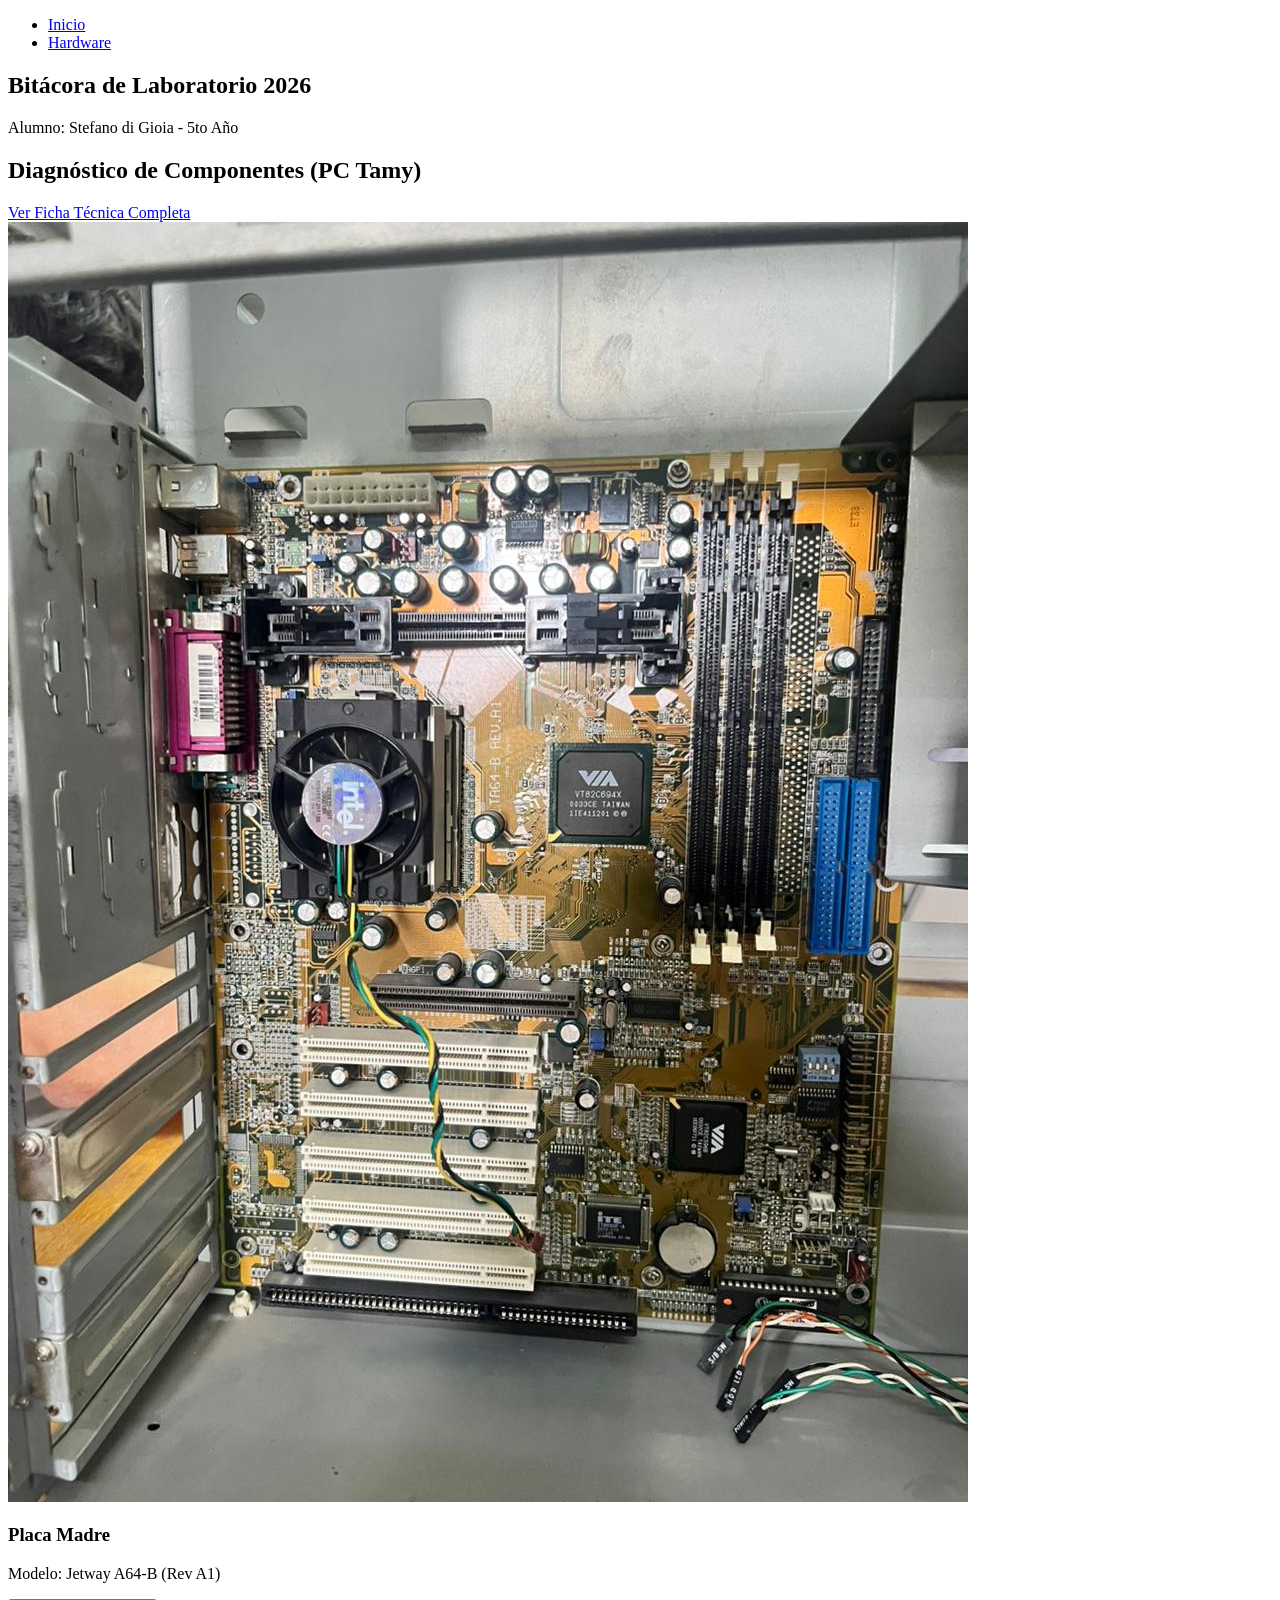
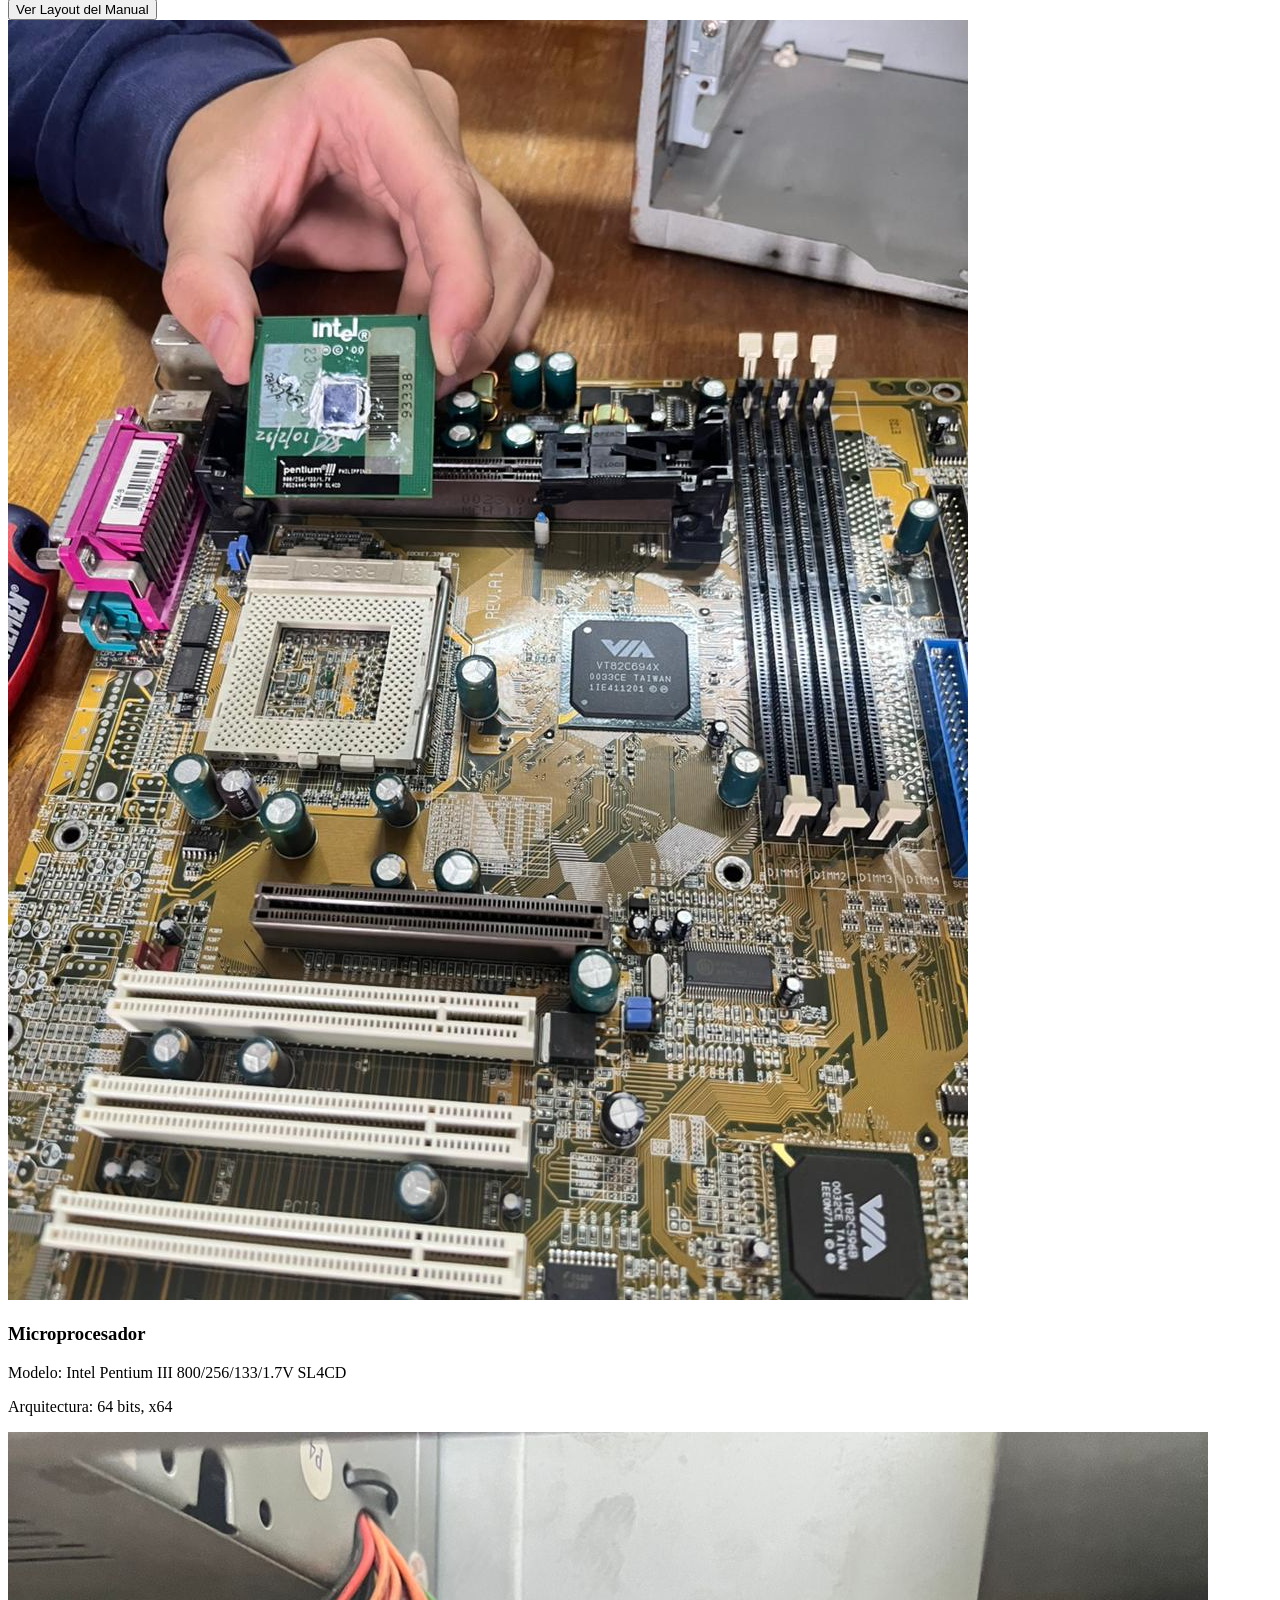
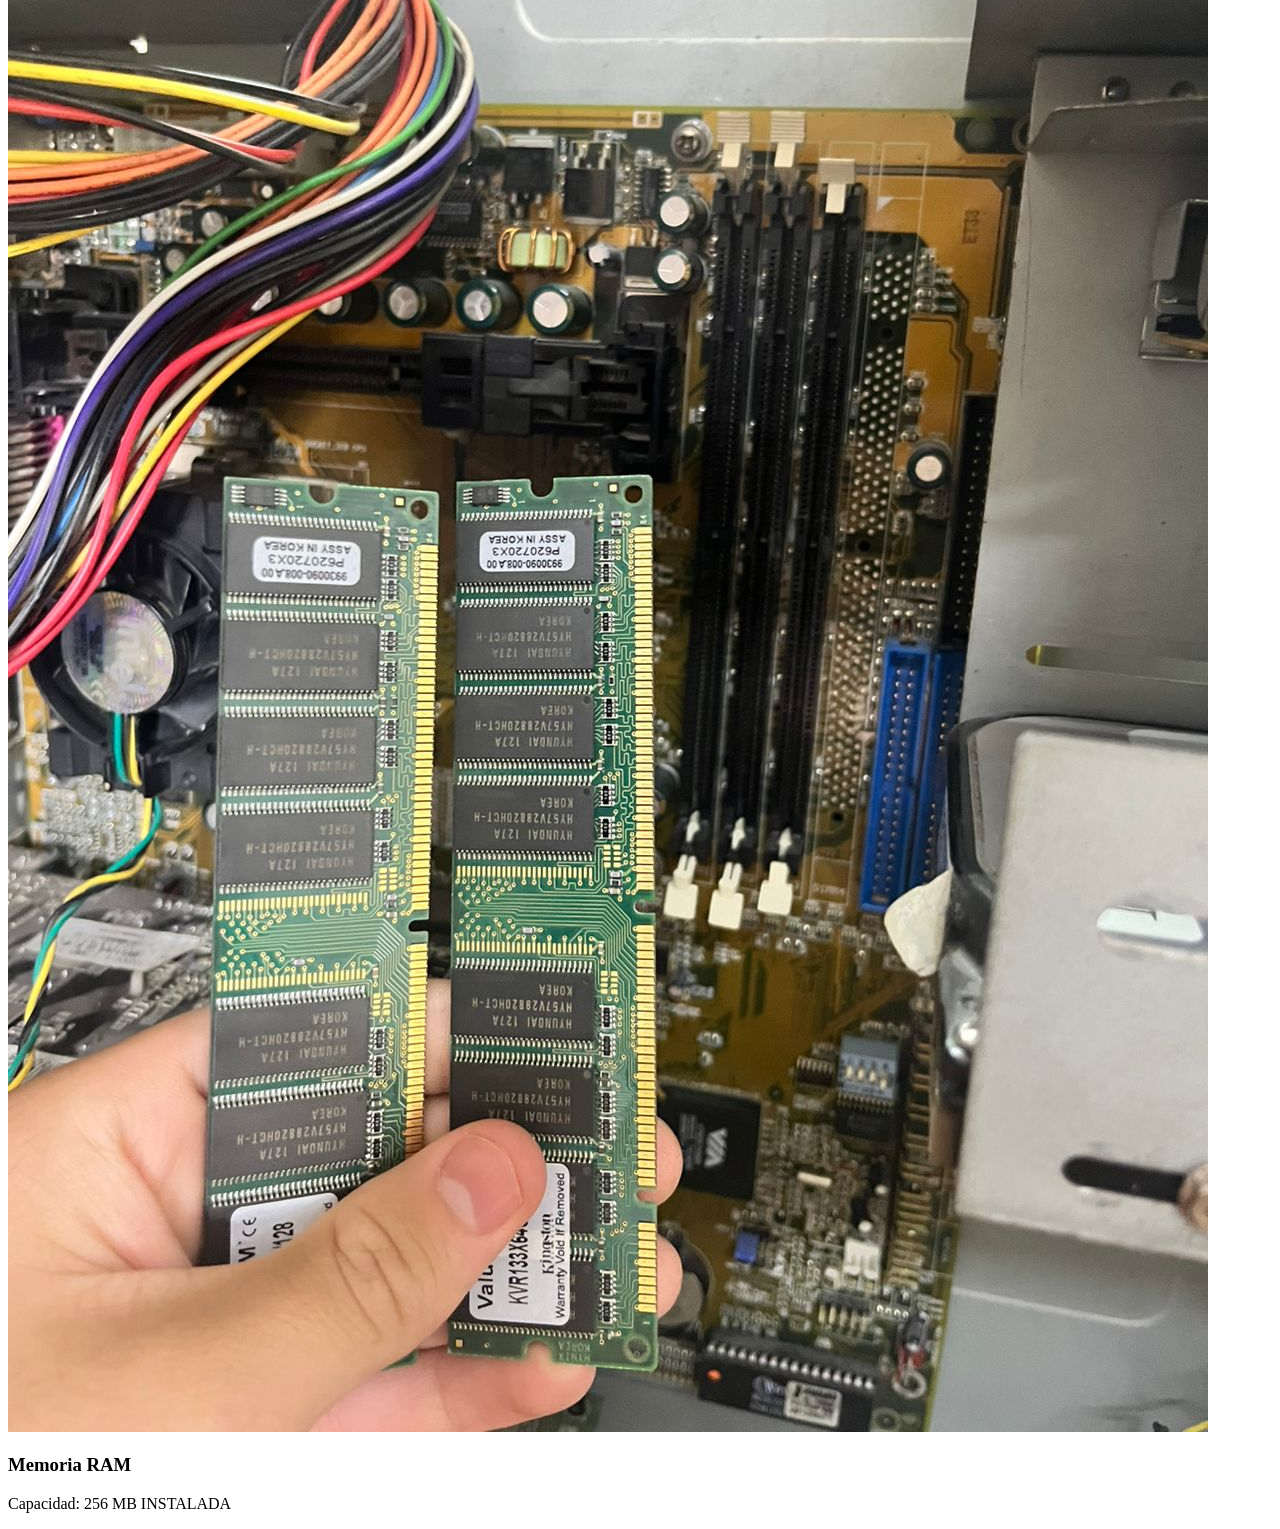
==== Portafolio_diGioia/index.html @ cf151018 "Add files via upload" ====
<!DOCTYPE html>
<html lang="en">
<head>
    <meta charset="UTF-8">
    <meta name="viewport" content="width=device-width, initial-scale=1.0">
    <title>Portafolio</title>
</head>
<body>
    <nav>
    <ul>
        <li><a href="#inicio">Inicio</a></li>
        <li><a href="#componentes">Hardware</a></li>
    </ul>
</nav>

<main>
    <section id="inicio">
        <h1>Bitácora de Laboratorio 2026</h1>
        <p>Alumno: Stefano di Gioia - 5to Año</p>
    </section>

    <section id="componentes">
    <h2>Diagnóstico de Componentes (PC Tamy)</h2>
    <a href="LINK_DEL_DOC">Ver Ficha Técnica Completa</a>
    
    <div class="galeria-grid">
        <div class="tarjeta">
            <img src="images/placa madre.jpg" alt="Placa Madre Jetway A64-B (Rev A1)">
            <h3>Placa Madre</h3>
            <p>Modelo: Jetway A64-B (Rev A1)</p>
            <button id="btn-diagnostico" class="boton-accion">Ver Layout del Manual</button>
        </div>
        
        <div class="tarjeta">
            <img src="images/procesador.jpg" alt="Procesador Intel Pentium III">
            <h3>Microprocesador</h3>
            <p>Modelo: Intel Pentium III 800/256/133/1.7V SL4CD</p>
            <p>Arquitectura: 64 bits, x64</p>
        </div>

        <div class="tarjeta">
            <img src="images/memoria ram.jpg" alt="Memoria RAM">
            <h3>Memoria RAM</h3>
            <p>Capacidad: 256 MB INSTALADA</p>
        </div>
    </div>
</section>

</main>

</body>
</html>
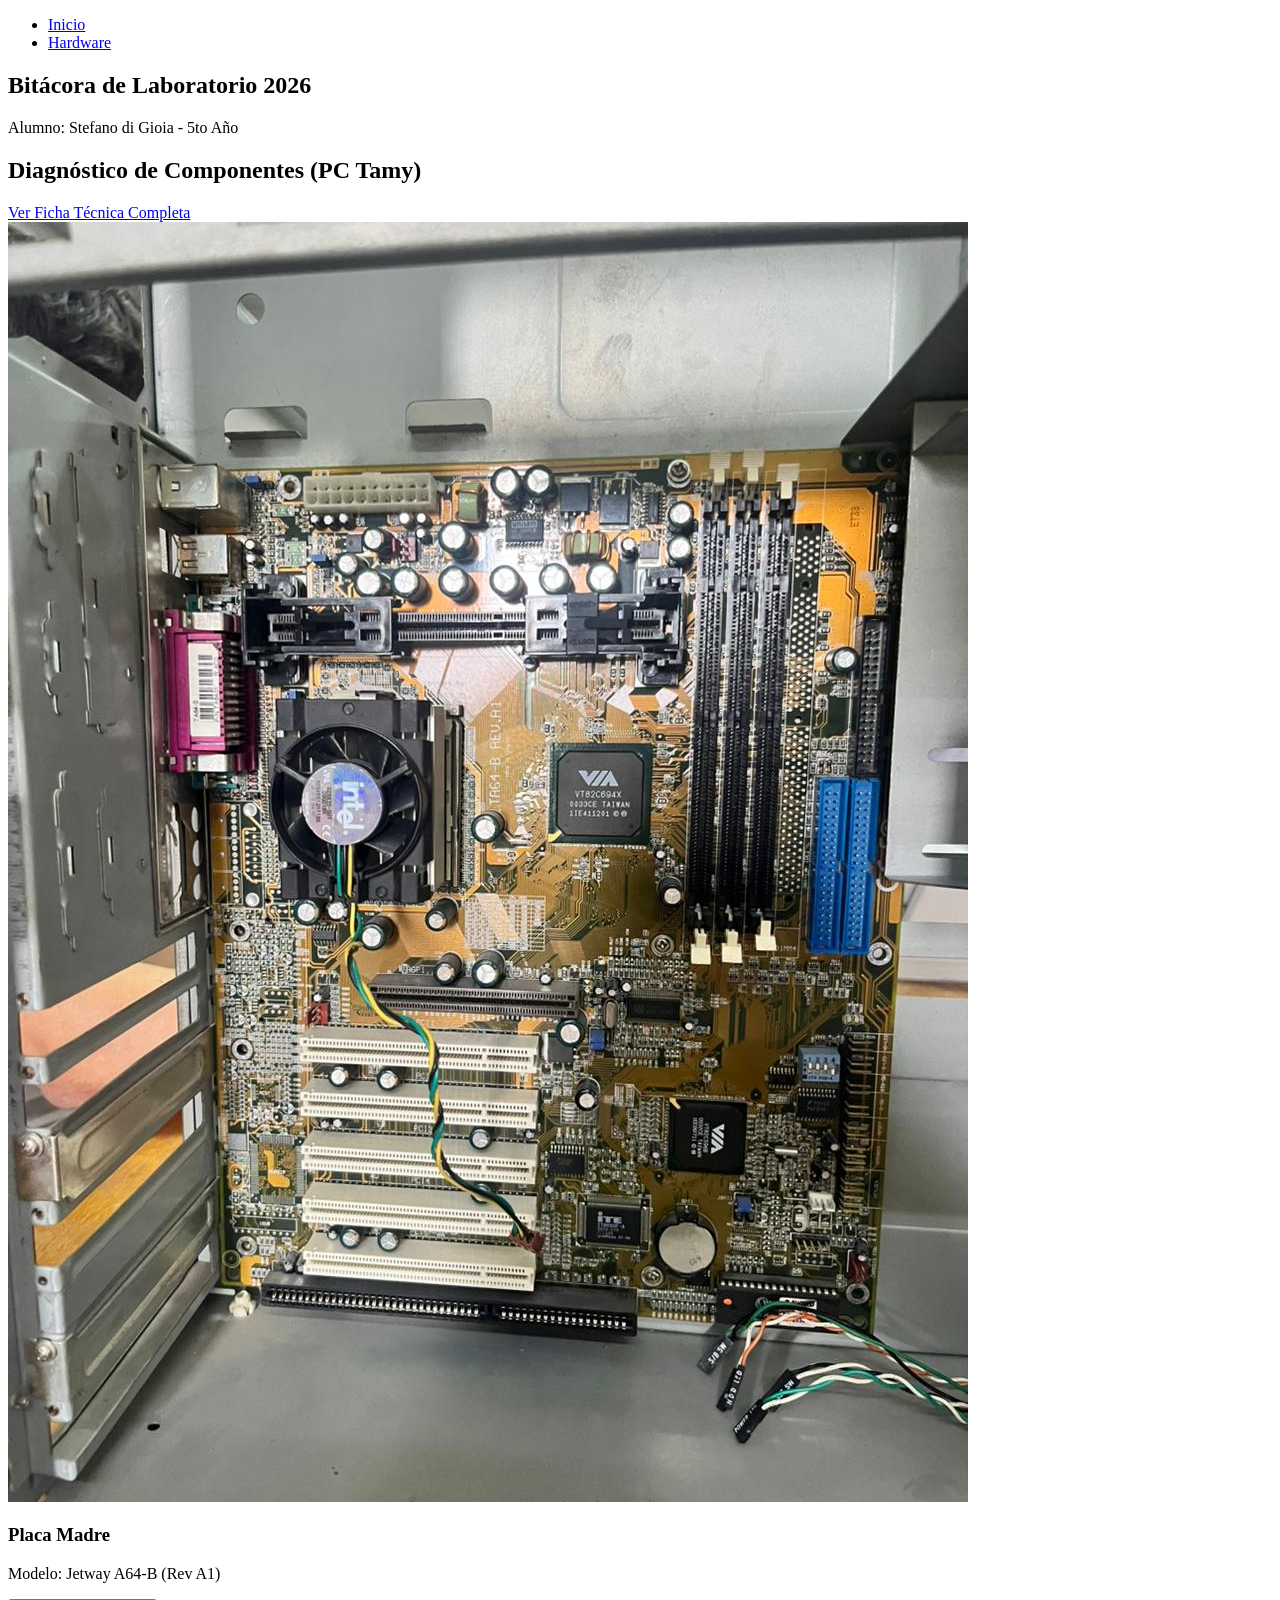
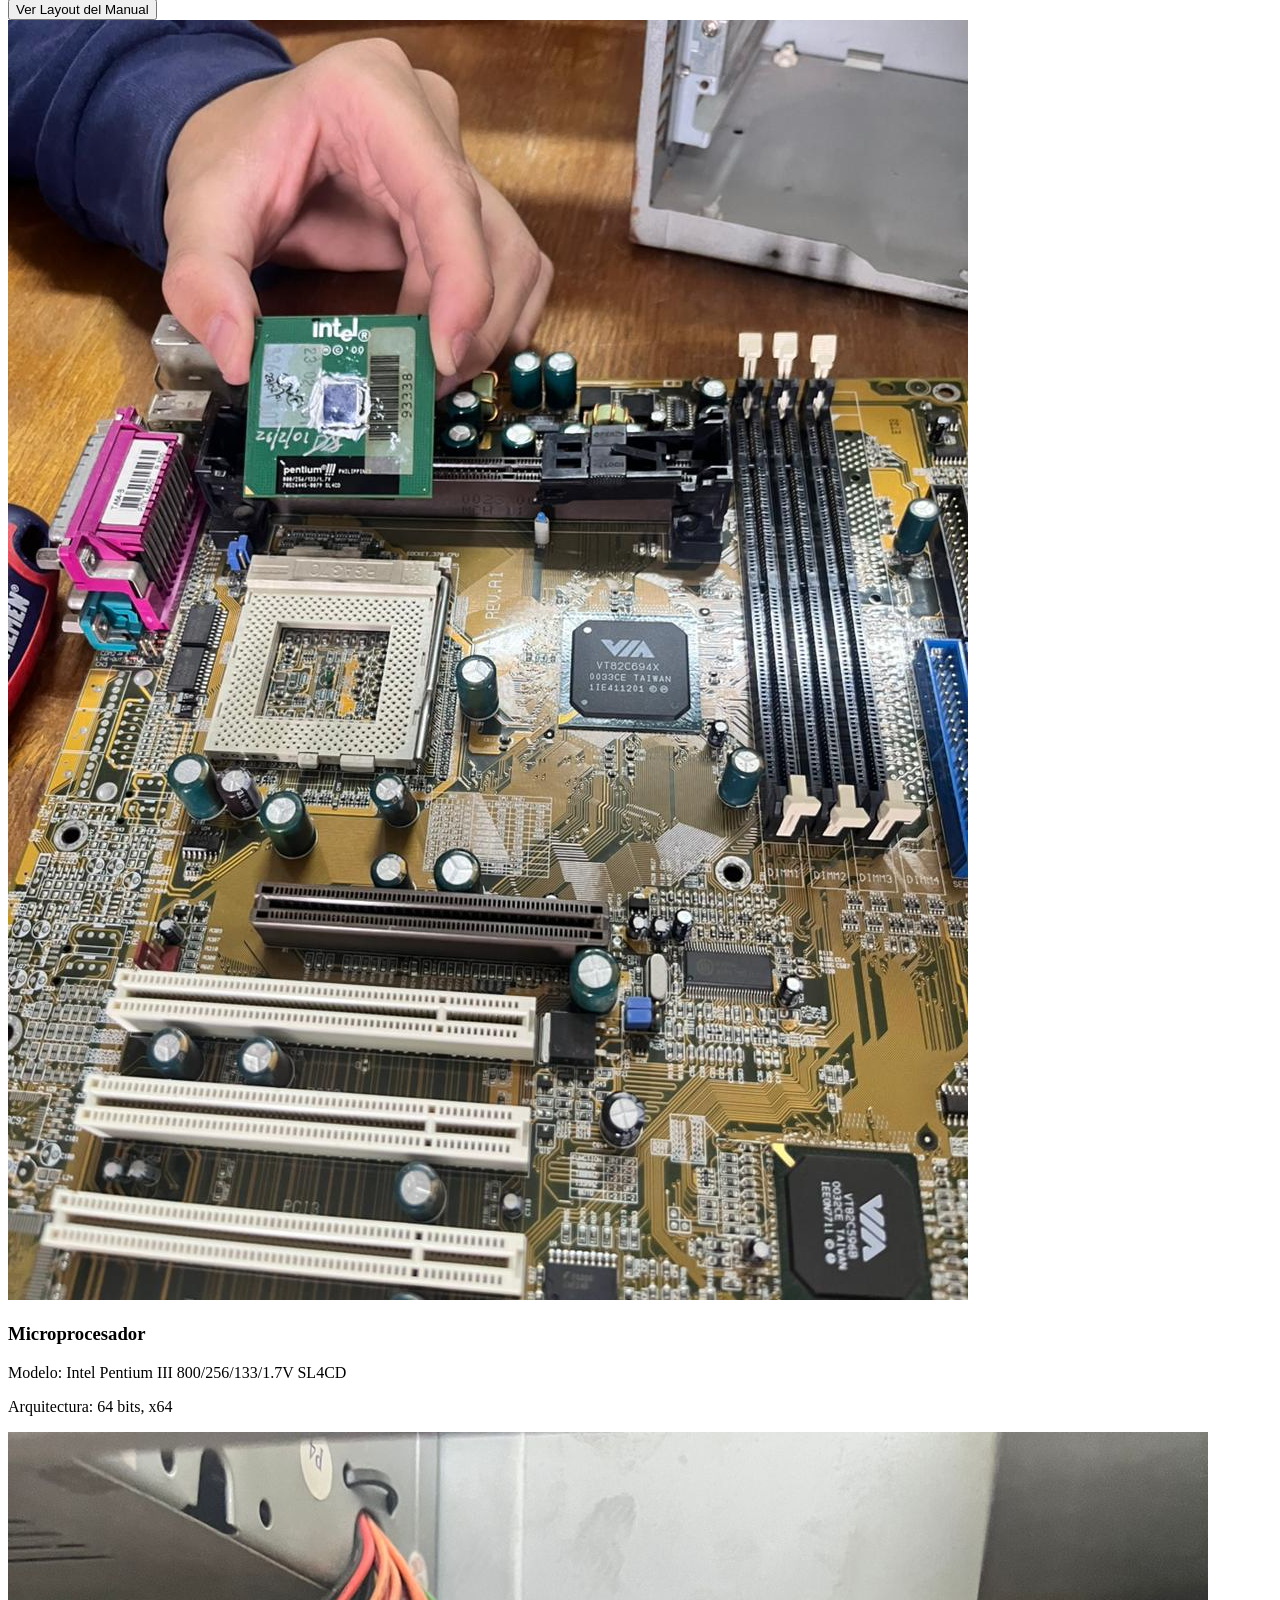
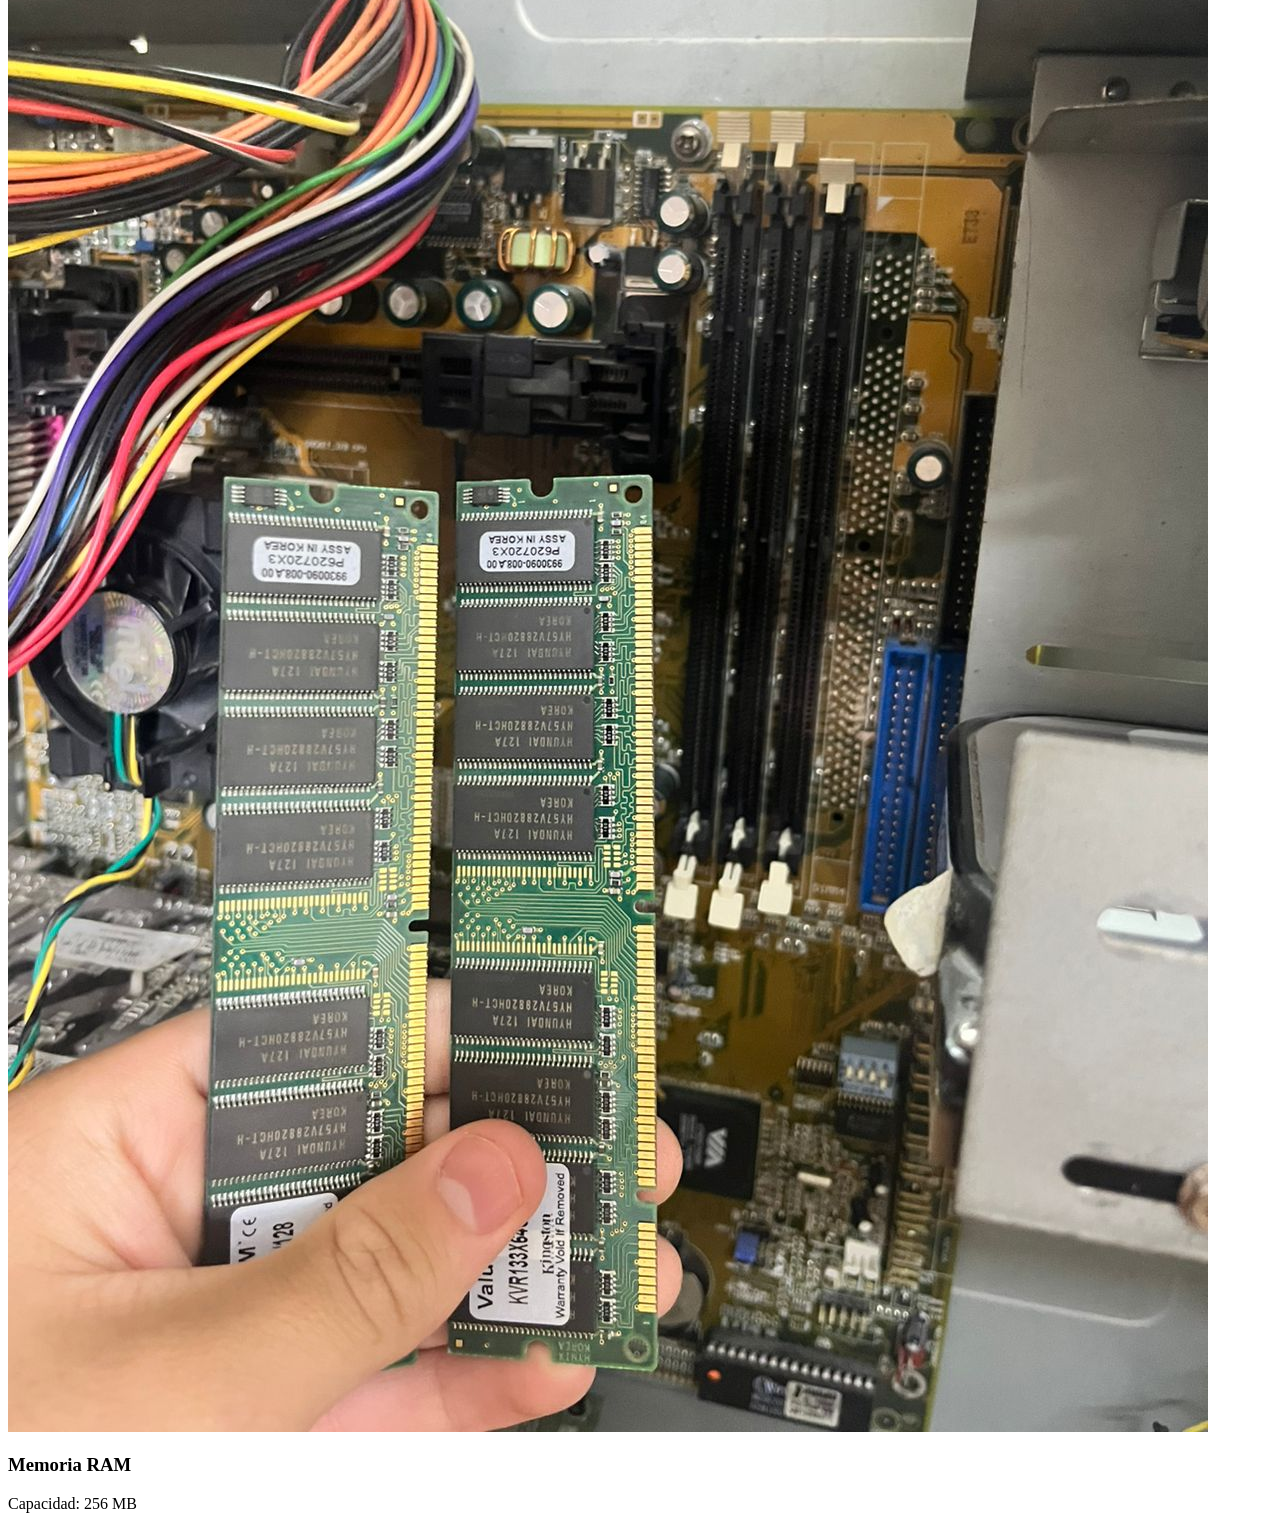
==== commit 54e69a08: "Remove redundant text from RAM capacity description" ====
--- a/Portafolio_diGioia/index.html
+++ b/Portafolio_diGioia/index.html
@@ -41,7 +41,7 @@
         <div class="tarjeta">
             <img src="images/memoria ram.jpg" alt="Memoria RAM">
             <h3>Memoria RAM</h3>
-            <p>Capacidad: 256 MB INSTALADA</p>
+            <p>Capacidad: 256 MB </p>
         </div>
     </div>
 </section>
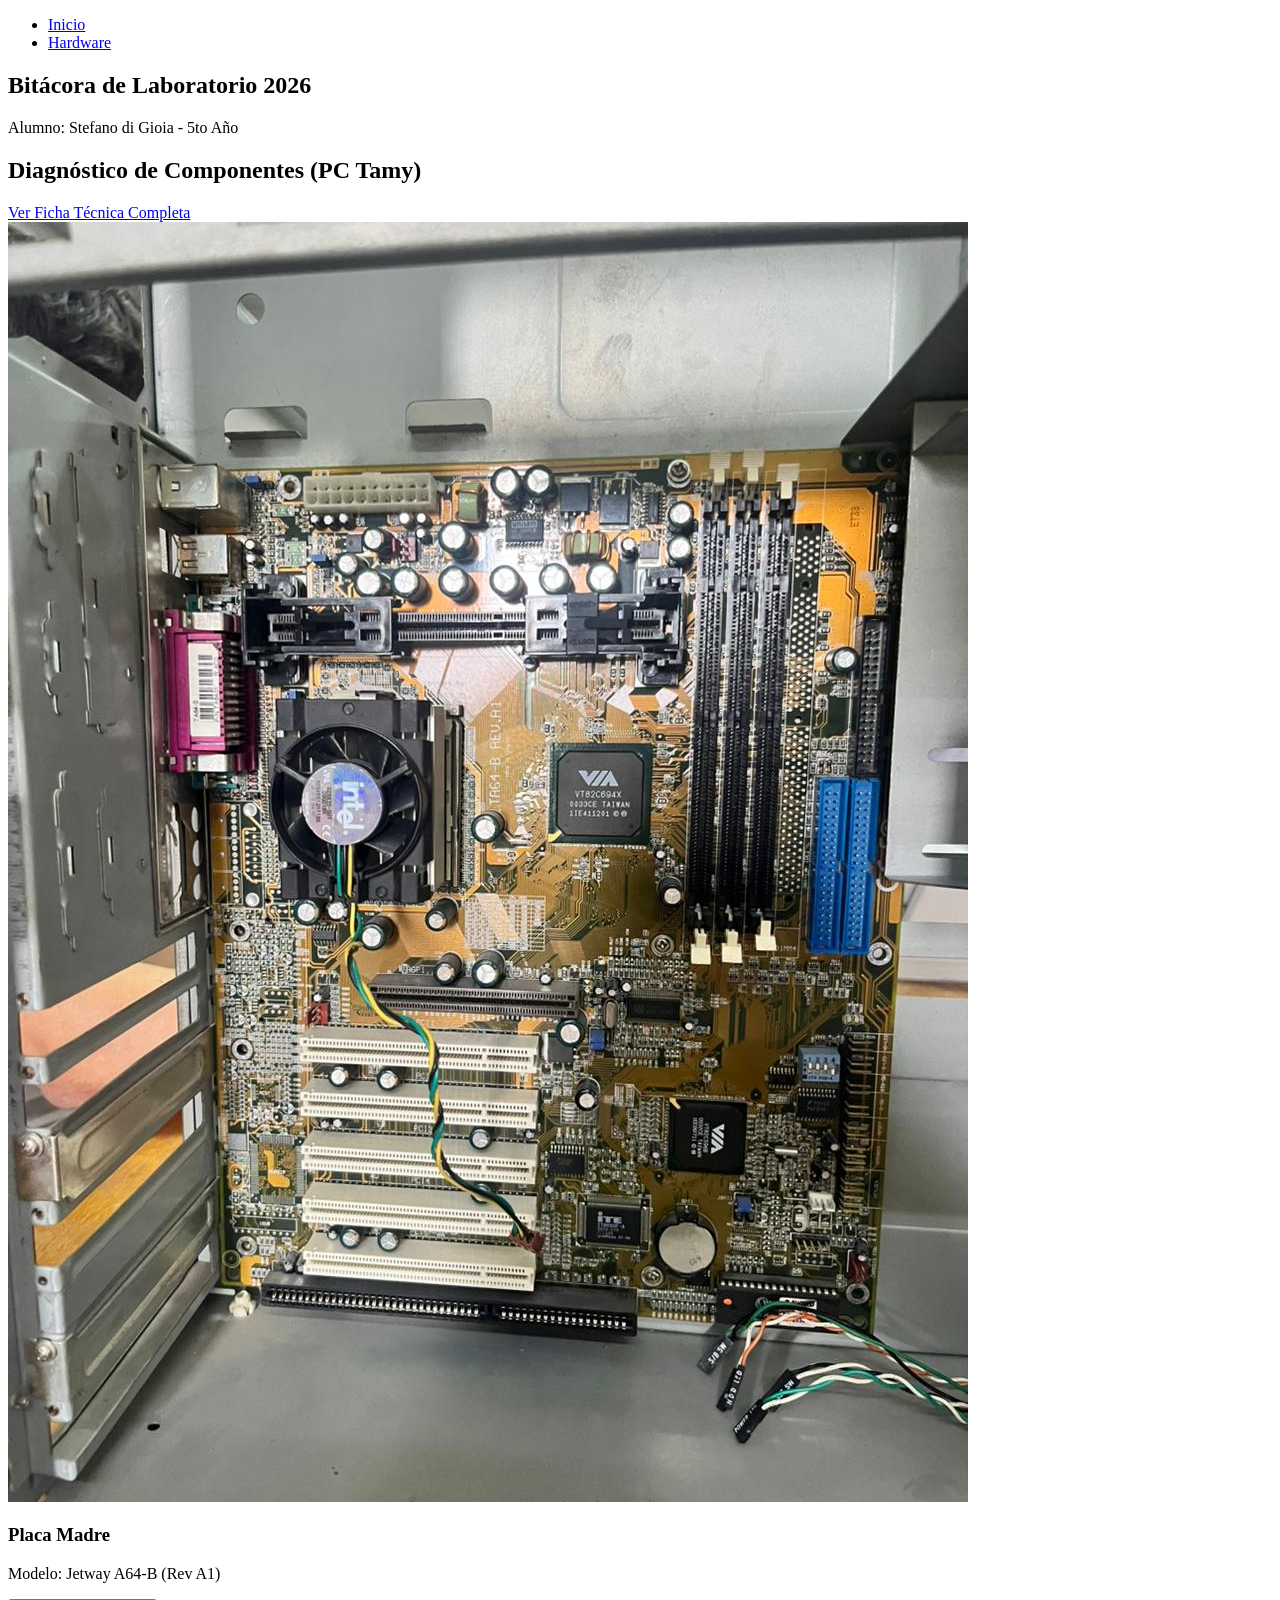
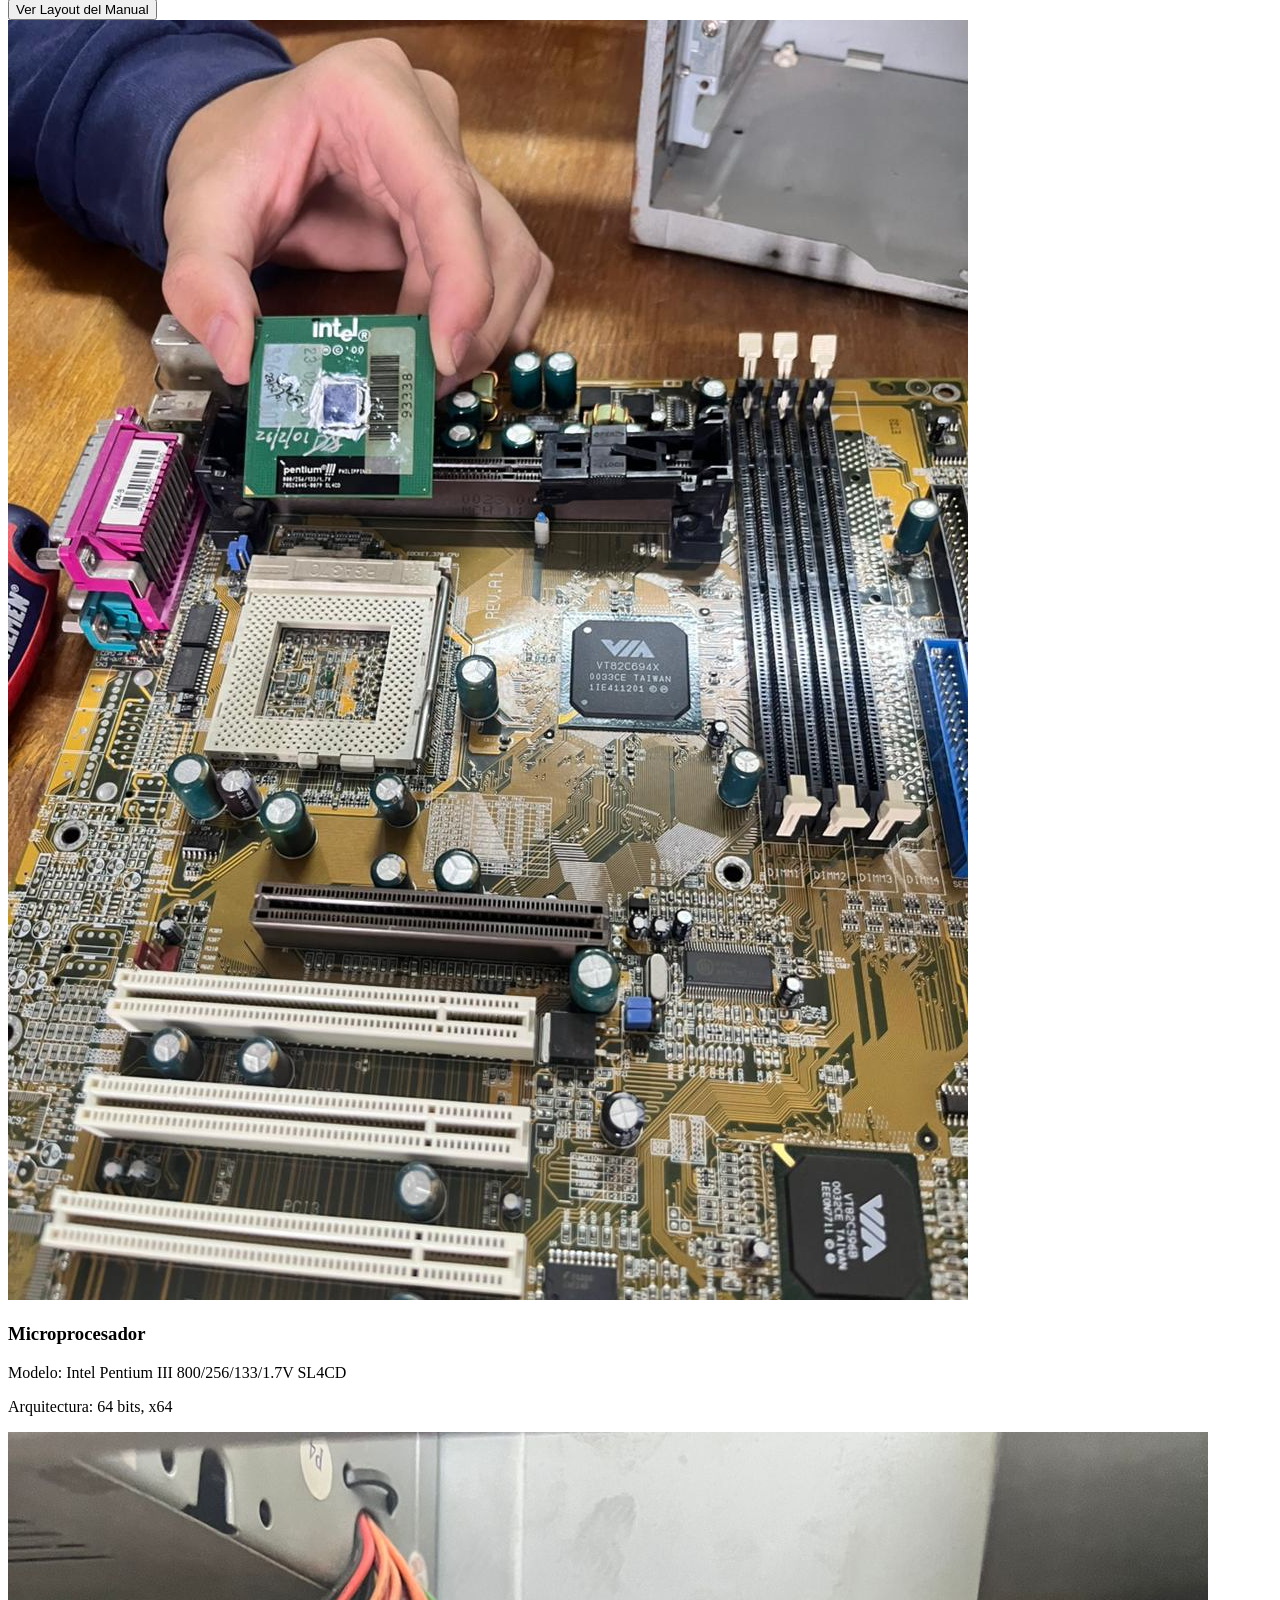
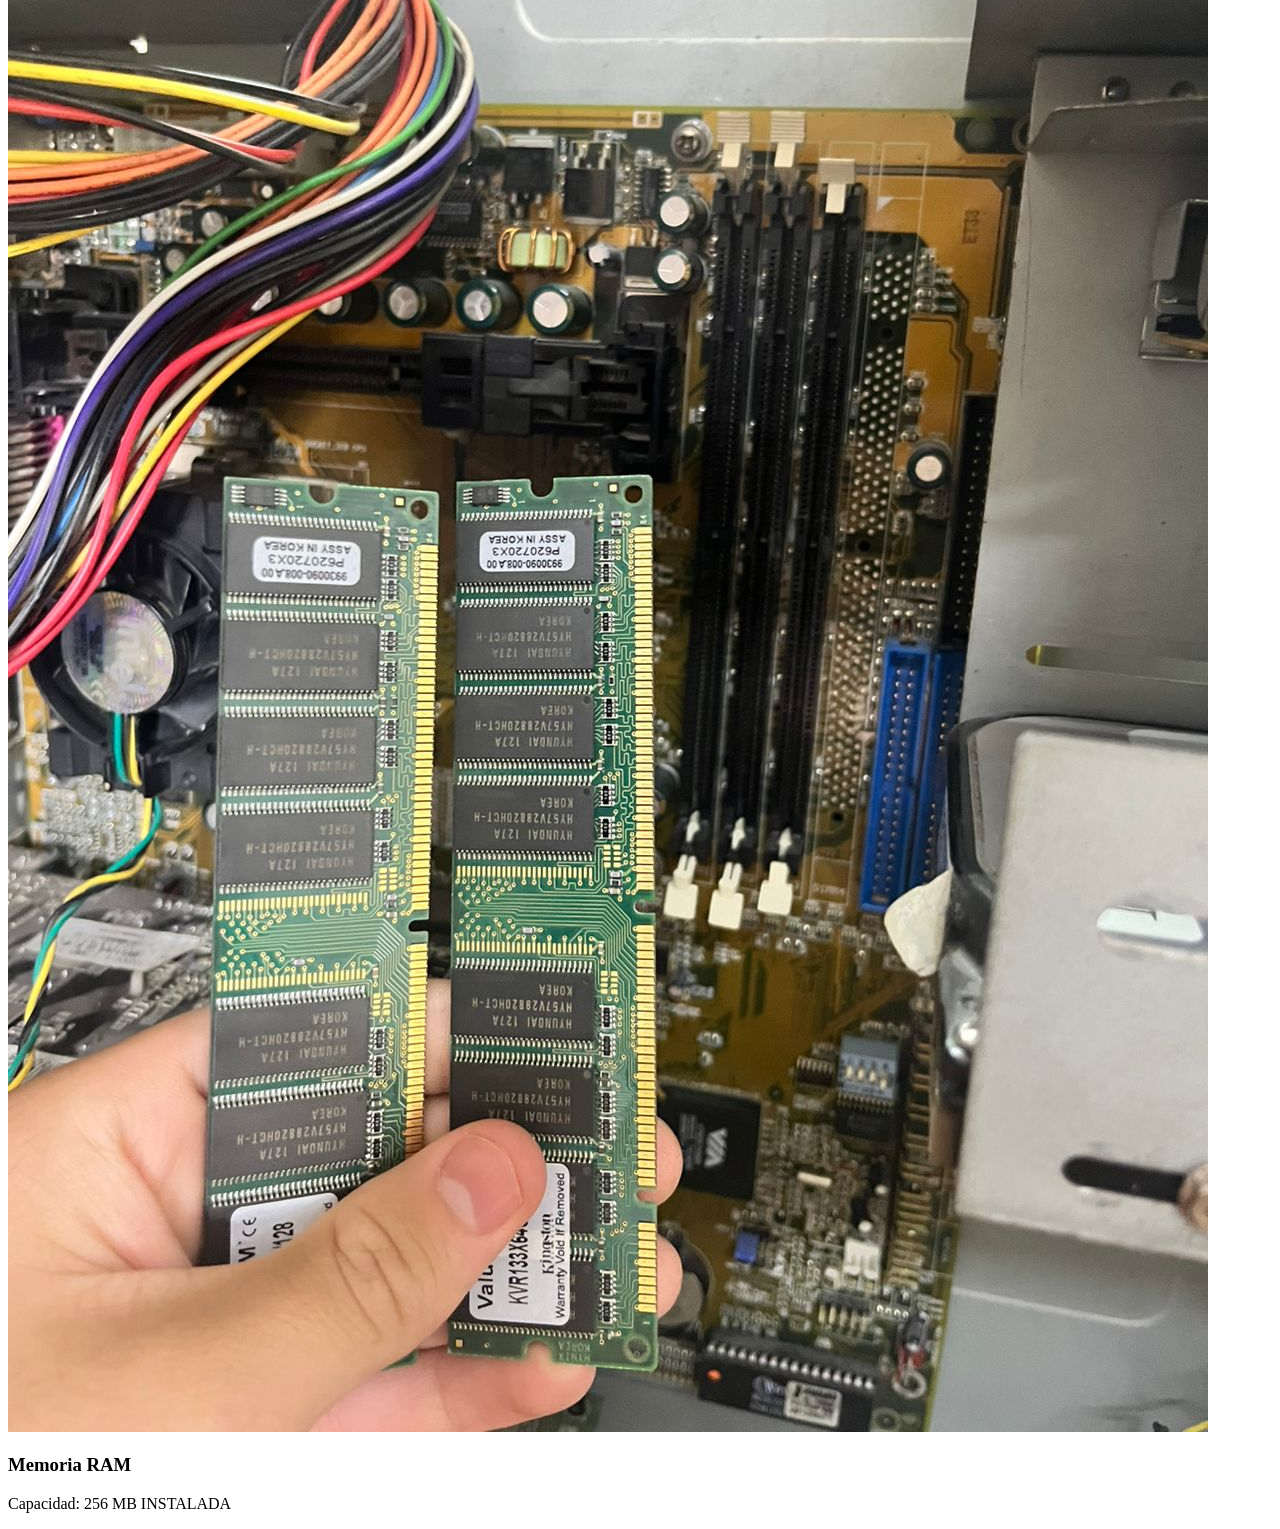
==== commit 10523618: "restablecer" ====
--- a/Portafolio_diGioia/index.html
+++ b/Portafolio_diGioia/index.html
@@ -41,7 +41,7 @@
         <div class="tarjeta">
             <img src="images/memoria ram.jpg" alt="Memoria RAM">
             <h3>Memoria RAM</h3>
-            <p>Capacidad: 256 MB </p>
+            <p>Capacidad: 256 MB INSTALADA</p>
         </div>
     </div>
 </section>
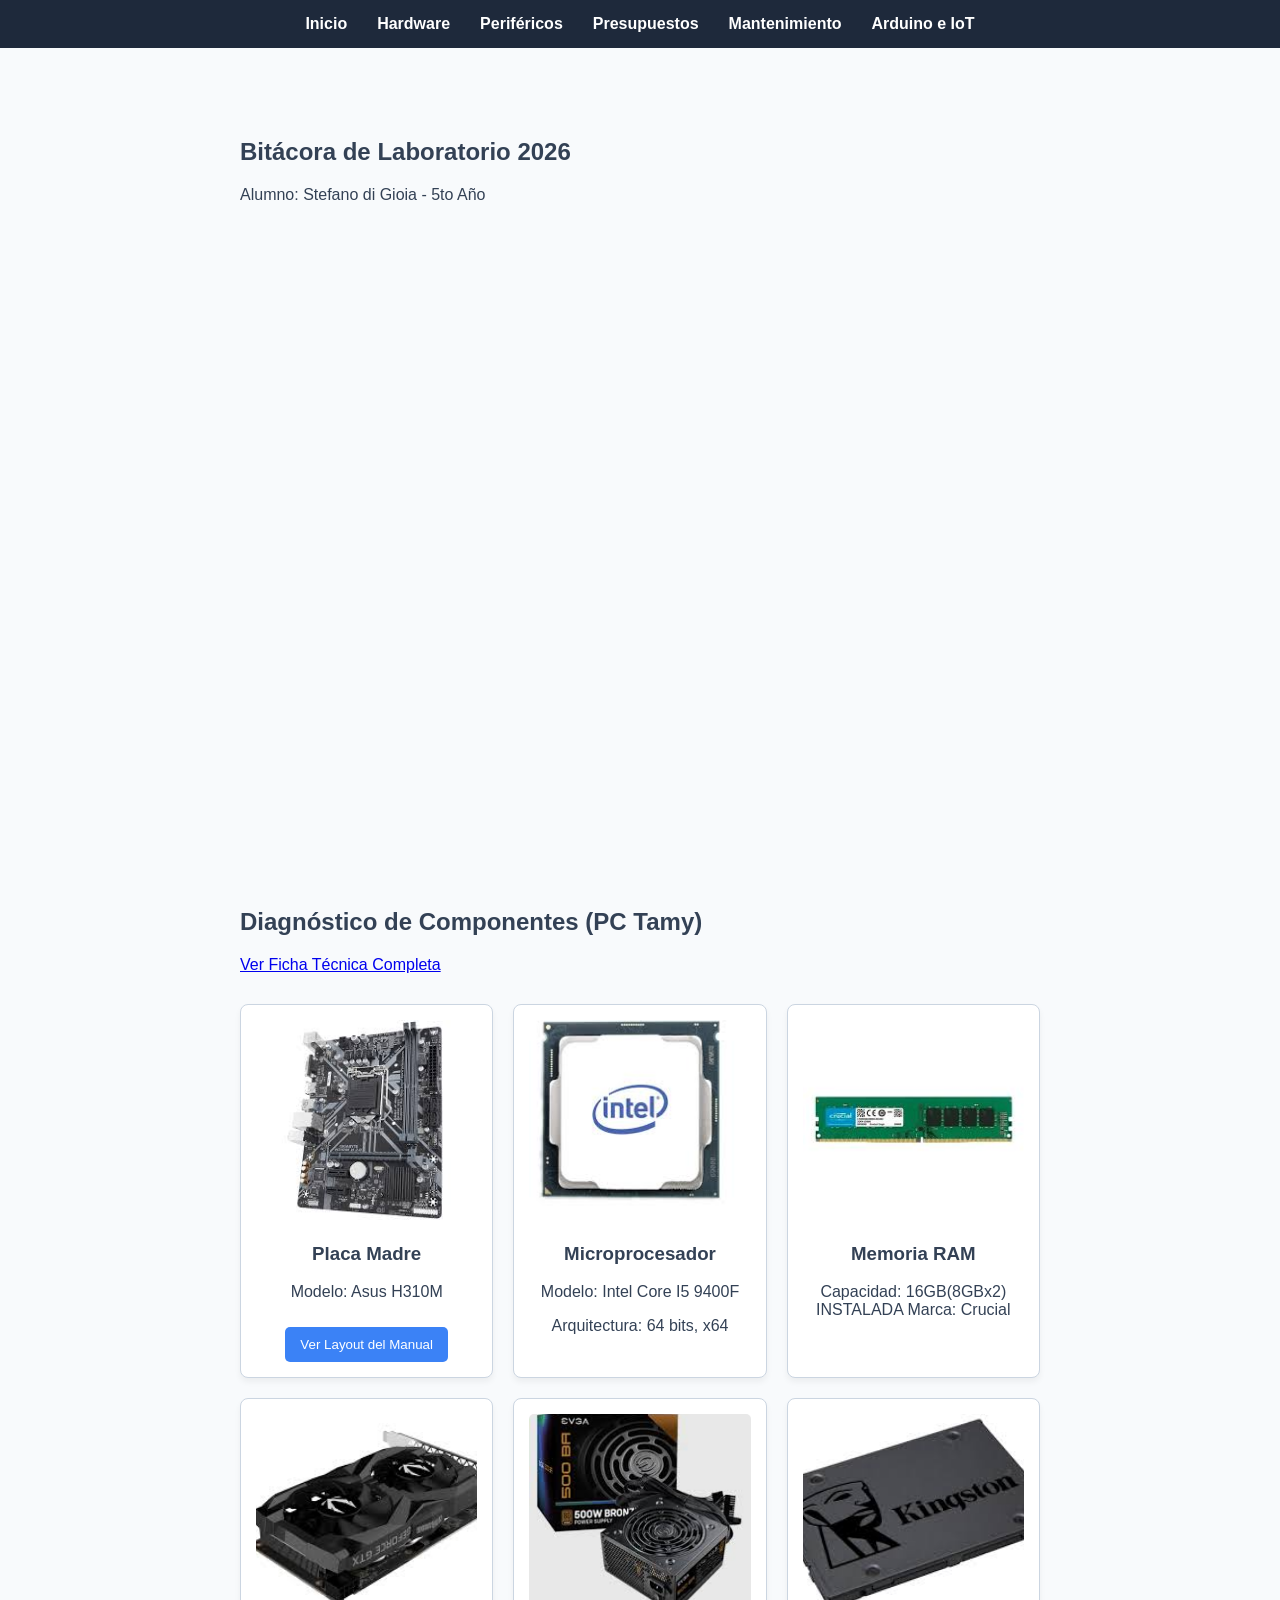
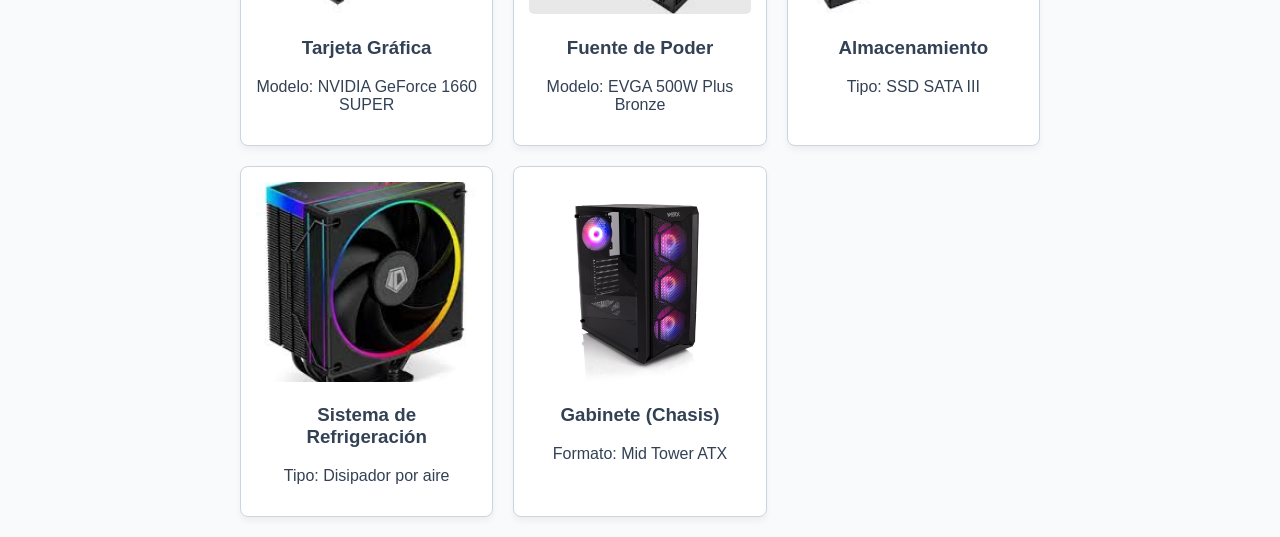
==== commit 4ca9c0bc: "cambios2" ====
--- a/Portafolio_diGioia/index.html
+++ b/Portafolio_diGioia/index.html
@@ -5,13 +5,19 @@
     <meta name="viewport" content="width=device-width, initial-scale=1.0">
     <title>Portafolio</title>
 </head>
+<link rel="stylesheet" href="styles/style.css">
 <body>
     <nav>
-    <ul>
-        <li><a href="#inicio">Inicio</a></li>
-        <li><a href="#componentes">Hardware</a></li>
-    </ul>
-</nav>
+        <ul>
+            <li><a href="#inicio">Inicio</a></li>
+            <li><a href="#componentes">Hardware</a></li>
+            <li><a href="#perifericos">Periféricos</a></li>
+            <li><a href="#presupuestos">Presupuestos</a></li>
+            <li><a href="#mantenimiento">Mantenimiento</a></li>
+            <li><a href="#arduino">Arduino e IoT</a></li>
+        </ul>
+    </nav>
+
 
 <main>
     <section id="inicio">
@@ -21,32 +27,71 @@
 
     <section id="componentes">
     <h2>Diagnóstico de Componentes (PC Tamy)</h2>
-    <a href="LINK_DEL_DOC">Ver Ficha Técnica Completa</a>
+    <a href="https://docs.google.com/document/d/1s47ctQBpqOx0BLno-Za3ebEp8gpi2xV-KucaE_pCvCw/edit?tab=t.0#heading=h.wl8wgpqr6pul">Ver Ficha Técnica Completa</a>
     
     <div class="galeria-grid">
         <div class="tarjeta">
-            <img src="images/placa madre.jpg" alt="Placa Madre Jetway A64-B (Rev A1)">
+            <img src="images/placa madre.jpg" alt="Placa Madre Asus H310M">
             <h3>Placa Madre</h3>
-            <p>Modelo: Jetway A64-B (Rev A1)</p>
+            <p>Modelo: Asus H310M</p>
             <button id="btn-diagnostico" class="boton-accion">Ver Layout del Manual</button>
         </div>
         
         <div class="tarjeta">
-            <img src="images/procesador.jpg" alt="Procesador Intel Pentium III">
+            <img src="images/procesador.jpg" alt="Procesador Intel Core I5 9400F">
             <h3>Microprocesador</h3>
-            <p>Modelo: Intel Pentium III 800/256/133/1.7V SL4CD</p>
+            <p>Modelo: Intel Core I5 9400F</p>
             <p>Arquitectura: 64 bits, x64</p>
         </div>
 
         <div class="tarjeta">
             <img src="images/memoria ram.jpg" alt="Memoria RAM">
             <h3>Memoria RAM</h3>
-            <p>Capacidad: 256 MB INSTALADA</p>
+            <p>Capacidad: 16GB(8GBx2) INSTALADA Marca: Crucial</p>
+        </div>
+
+        <div class="tarjeta">
+            <img src="images/tarjeta grafica.jpg" alt="Tarjeta Gráfica">
+            <h3>Tarjeta Gráfica</h3>
+            <p>Modelo: NVIDIA GeForce 1660 SUPER</p>
+        </div>
+
+        <div class="tarjeta">
+            <img src="images/fuente de poder.jpg" alt="Fuente de Poder">
+            <h3>Fuente de Poder</h3>
+            <p>Modelo: EVGA 500W Plus Bronze</p>
+        </div>
+
+        <div class="tarjeta">
+            <img src="images/memoria ssd.jpg" alt="Unidad de Estado Sólido SSD">
+            <h3>Almacenamiento</h3>
+            <p>Tipo: SSD SATA III</p>
+        </div>
+            
+        <div class="tarjeta">
+            <img src="images/disipador.jpg" alt="Sistema de refrigeración del CPU">
+            <h3>Sistema de Refrigeración</h3>
+            <p>Tipo: Disipador por aire</p>
+        </div>
+
+        <div class="tarjeta">
+            <img src="images/gabinete.jpg" alt="Gabinete de la PC">
+            <h3>Gabinete (Chasis)</h3>
+            <p>Formato: Mid Tower ATX</p>
         </div>
     </div>
 </section>
+<dialog id="modal-info">
+    <h3>Layout de Placa Madre ASUS</h3>
+    <img src="images/image.png" alt="Esquema del manual de ASUS H310M" style="width: 100%; height: auto;">
+    <p>El zócalo LGA1151 aloja el procesador Intel Core i5-9400F. Se observan las ranuras DDR4 para los 16GB de memoria RAM instalada.</p>
+    <button id="btn-cerrar" class="boton-accion">Cerrar Explicación</button>
+</dialog>
 
 </main>
+<script src="scripts/main.js"></script>
+</body>
+</html>
 
 </body>
 </html>
--- a/Portafolio_diGioia/styles/style.css
+++ b/Portafolio_diGioia/styles/style.css
@@ -0,0 +1,87 @@
+/* HOJA DE ESTILOS CSS (Cascading Style Sheets) */
+
+body {
+    font-family: Arial, sans-serif; /* Define la tipografía. Si no está Arial, usa otra sin adornos */
+    background-color: #f8fafc; /* Fondo claro elegante (gris muy suave, casi blanco) */
+    color: #334155; /* Color del texto (un gris muy oscuro para no cansar la vista) */
+    margin: 0; /* Elimina el margen blanco que los navegadores ponen por defecto */
+    transition: background-color 0.3s, color 0.3s; /* Prepara el terreno para un cambio de tema suave */
+}
+
+nav {
+    background-color: #1e293b; /* Color de fondo del menú (azul muy oscuro para contrastar) */
+    padding: 15px; /* Genera espacio interno para que el menú no quede apretado */
+    position: sticky; /* Hace que el menú se quede "pegado" al hacer scroll hacia abajo */
+    top: 0; /* Se fija exactamente en el borde superior de la pantalla */
+}
+
+nav ul {
+    list-style: none; /* Quita los puntos de la lista */
+    display: flex; /* Flexbox: transforma la lista vertical en una fila horizontal */
+    justify-content: center; /* Centra los elementos en el medio de la pantalla */
+    gap: 30px; /* Separación exacta de 30 píxeles entre cada botón */
+    margin: 0; /* Quitamos los márgenes por defecto */
+    padding: 0; /* Quitamos los rellenos por defecto */
+}
+
+nav a {
+    color: white; /* Color del texto del link a blanco para que resalte */
+    text-decoration: none; /* Quita la línea azul subrayada */
+    font-weight: bold; /* Pone el texto en negrita */
+}
+
+main {
+    max-width: 800px; /* Limita el ancho en monitores grandes a 800 píxeles */
+    margin: 0 auto; /* Centra el bloque: 0 margen arriba/abajo, 'auto' a los costados */
+    padding: 20px; /* Da un espacio interior para que el texto no toque los bordes */
+}
+
+section {
+    min-height: 80vh; /* 80vh hace que cada sección ocupe al menos el 80% del alto de la pantalla */
+    padding-top: 50px; /* Empuja el contenido hacia abajo para que el menú pegajoso no lo tape */
+}
+
+.galeria-grid {
+    display: grid; /* Activa CSS Grid, la herramienta más potente para crear cuadrículas */
+    grid-template-columns: repeat(auto-fit, minmax(250px, 1fr)); /* Diseño responsivo: adapta columnas al ancho disponible */
+    gap: 20px; /* Define un espacio exacto de 20 píxeles entre cada tarjeta */
+    margin-top: 30px; /* Separa la galería 30 píxeles del elemento que tenga arriba */
+}
+
+.tarjeta {
+    background-color: white; /* Fondo blanco para que la tarjeta resalte */
+    border: 1px solid #cbd5e1; /* Un borde gris muy sutil para delimitar la caja */
+    border-radius: 8px; /* Redondea las esquinas de la caja */
+    padding: 15px; /* Espacio interno para que el texto y la foto no toquen los bordes */
+    text-align: center; /* Centra el texto y el botón dentro de la tarjeta */
+    box-shadow: 0 4px 6px rgba(0,0,0,0.05); /* Genera una sombra para dar efecto de profundidad */
+}
+
+.tarjeta img {    
+    width: 100%; /* La imagen ocupará siempre el 100% del ancho disponible en su tarjeta */
+    height: 200px; /* Fija una altura exacta para uniformidad */
+    object-fit: cover; /* Evita que la foto se deforme al forzarle la altura */
+    border-radius: 5px; /* Redondea las esquinas de la foto */
+}
+
+.boton-accion {
+    background-color: #3b82f6; /* Color de fondo azul moderno */
+    color: white; /* Texto en blanco para contrastar */
+    border: none; /* Quita el borde estándar de los navegadores */
+    padding: 10px 15px; /* Relleno interno del botón */
+    border-radius: 5px; /* Redondea las esquinas del botón */
+    cursor: pointer; /* Transforma el cursor en una mano indicando interactividad */
+    margin-top: 10px; /* Margen superior para separación */
+}
+dialog {
+    border: none; /* Quita el borde por defecto */
+    border-radius: 10px; /* Redondea la ventana */
+    padding: 25px; /* Espacio interno de la ventana */
+    max-width: 500px; /* Ancho máximo en pantallas grandes */
+    box-shadow: 0 10px 25px rgba(0,0,0,0.3); /* Sombra pronunciada para destacar */
+}
+
+dialog::backdrop {
+    background-color: rgba(0, 0, 0, 0.7); /* Oscurece el fondo de la página al abrirse */
+}
+
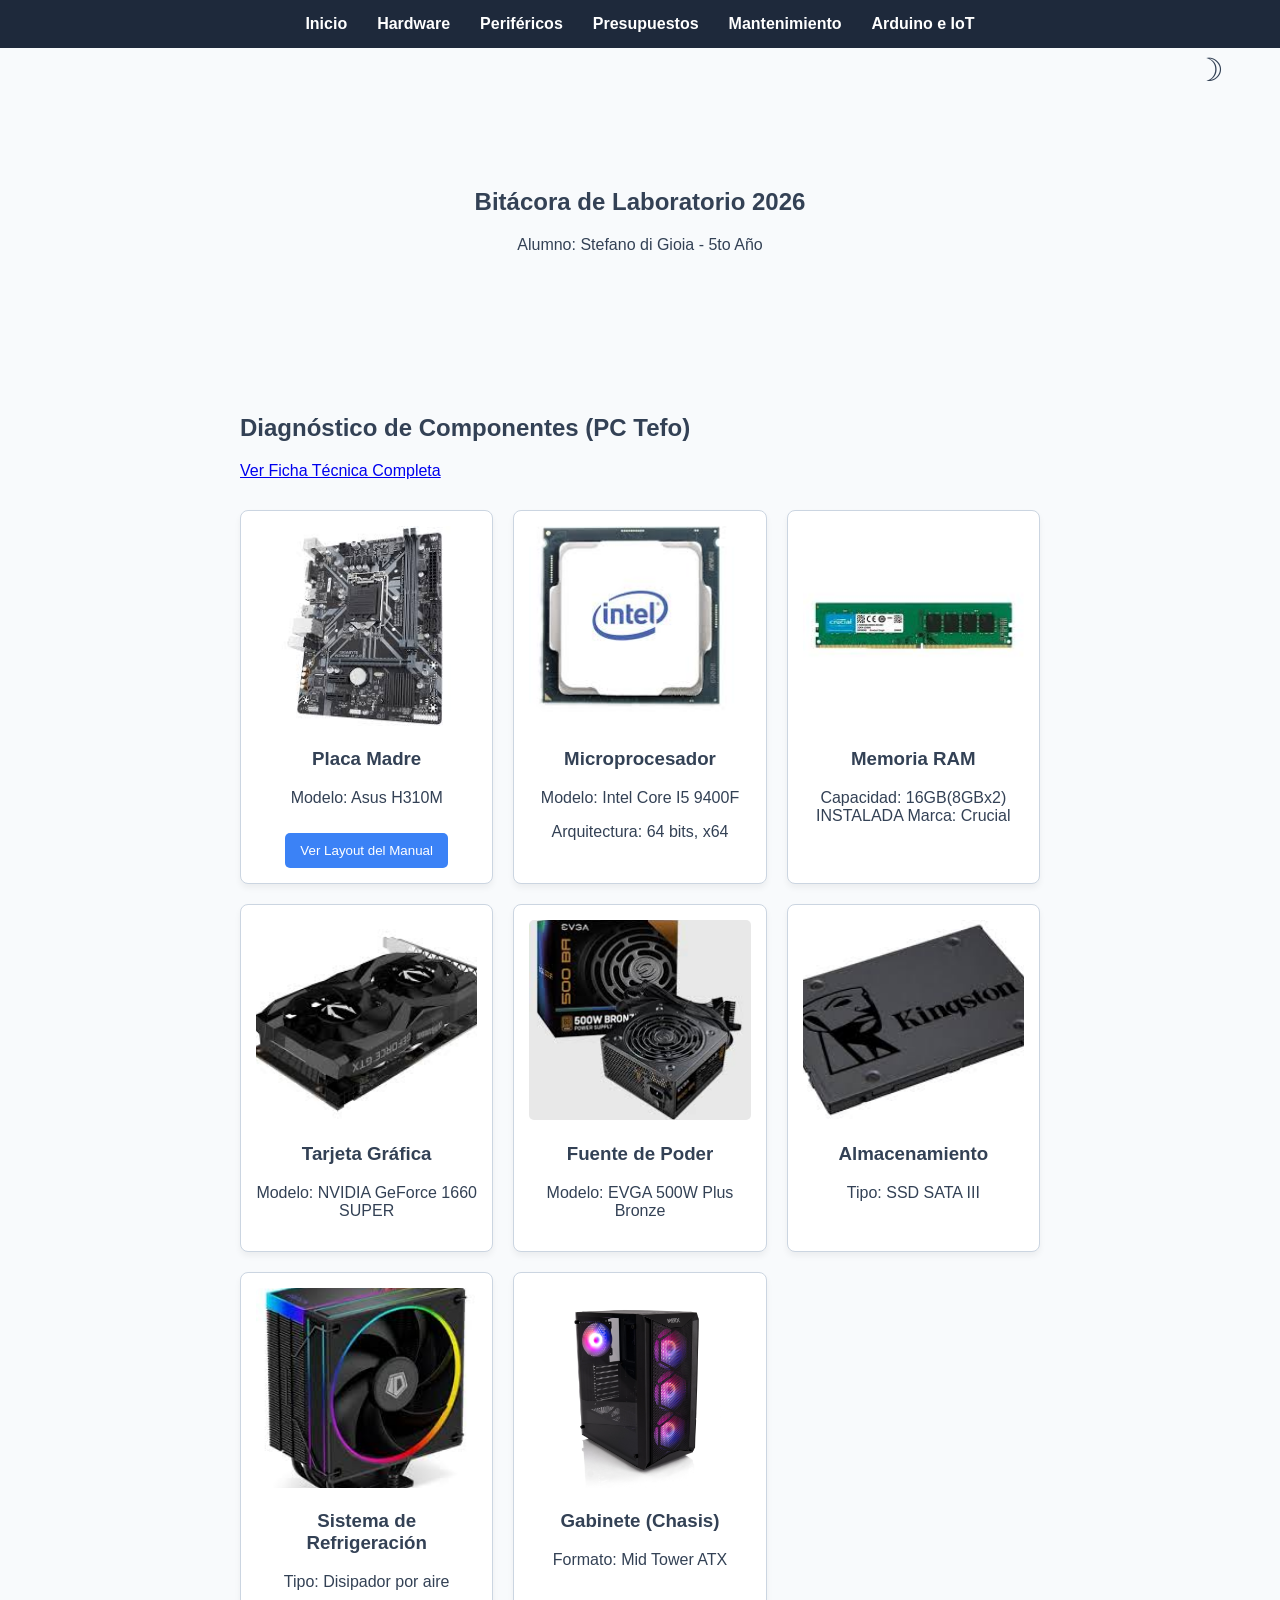
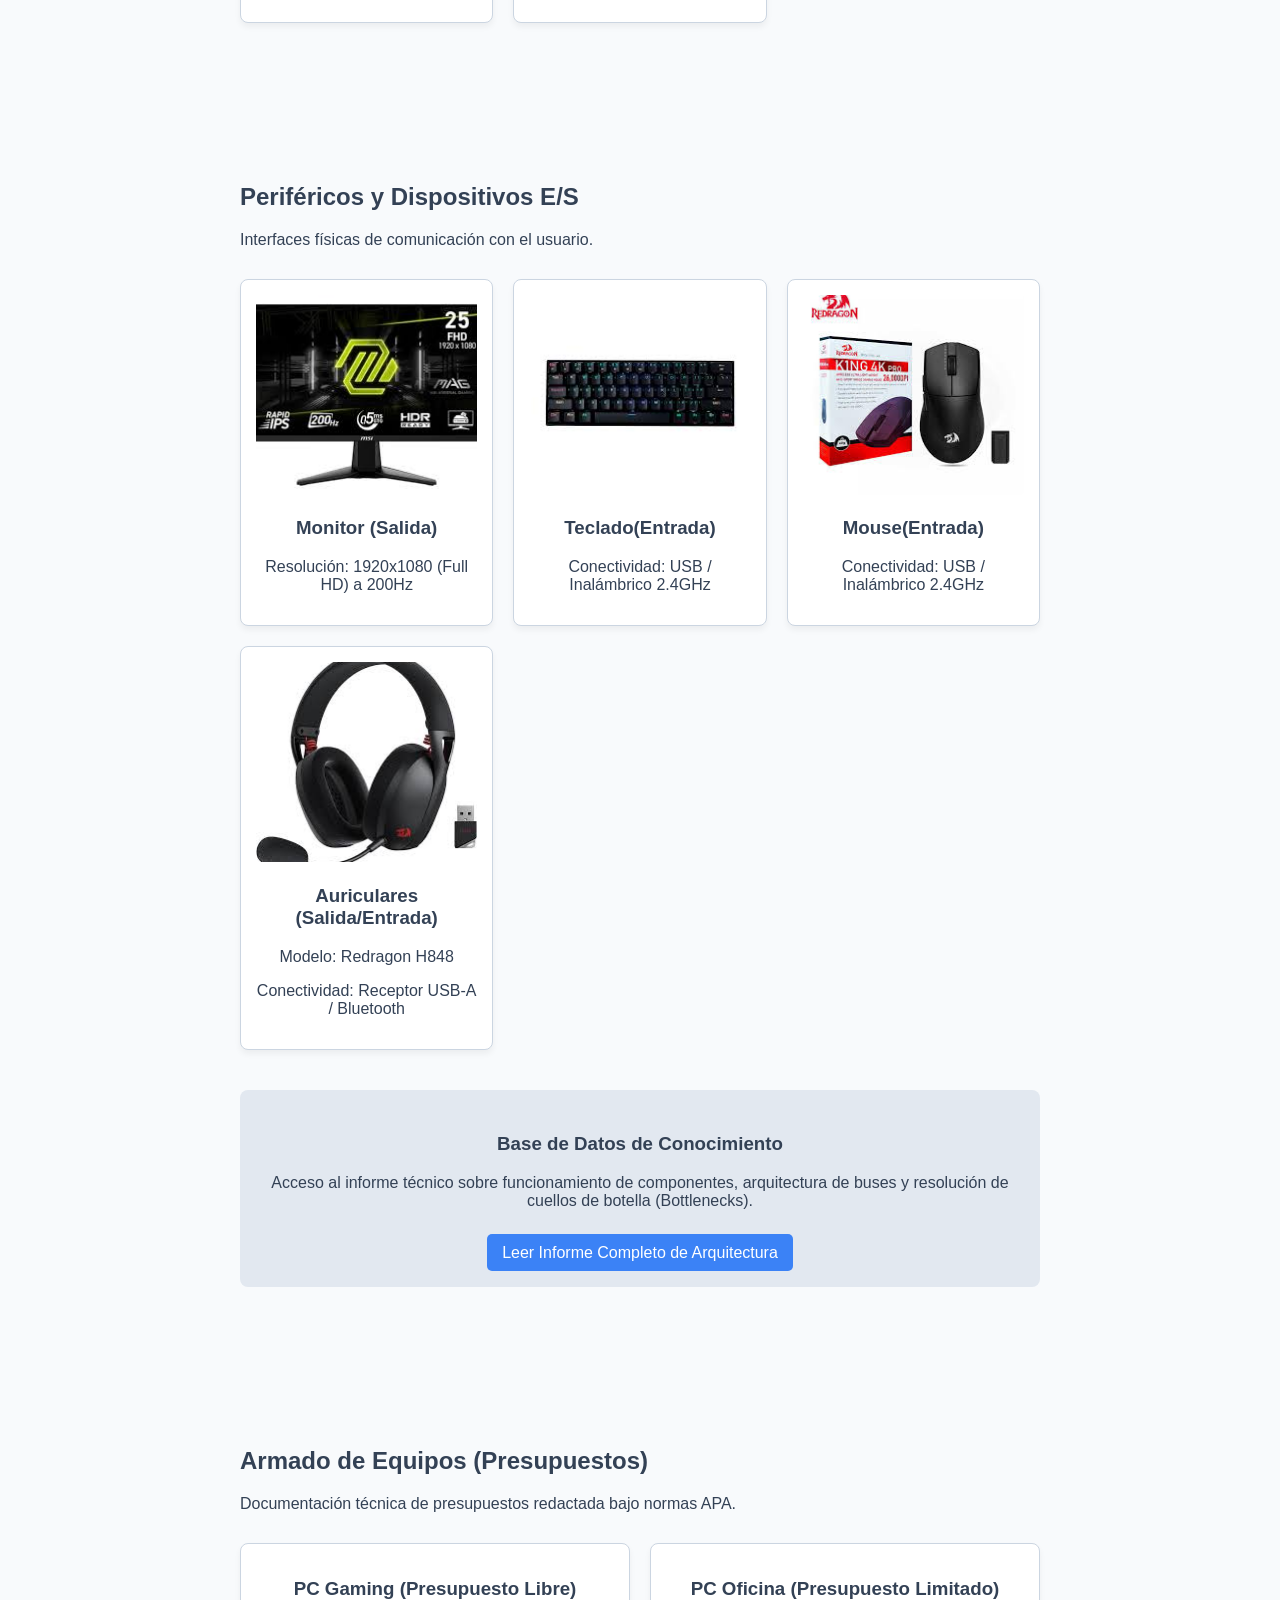
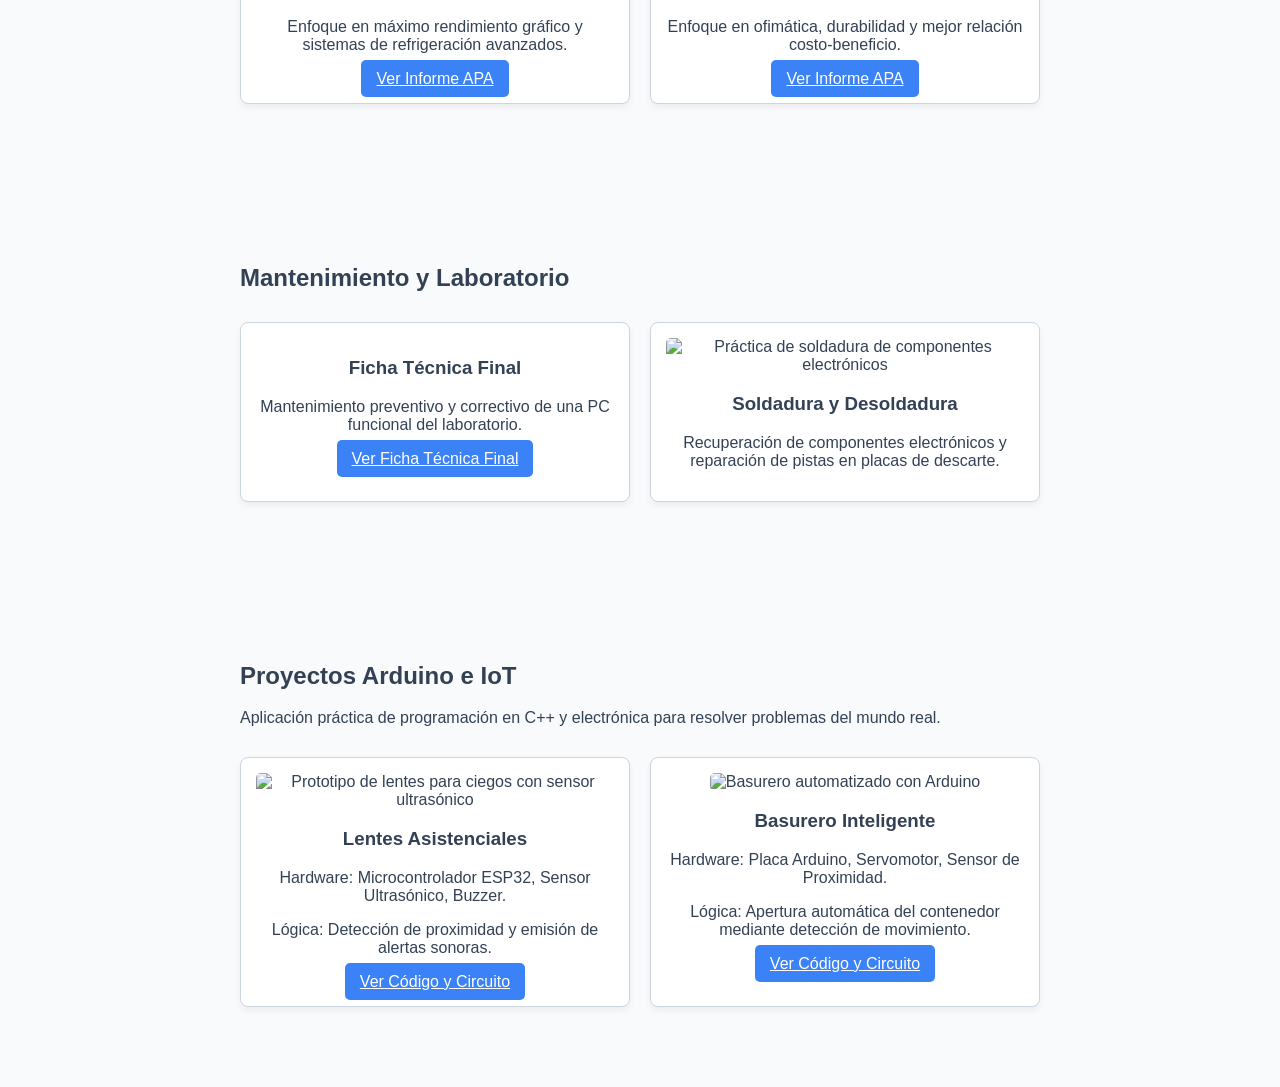
==== commit 6db34199: "avances5" ====
--- a/Portafolio_diGioia/index.html
+++ b/Portafolio_diGioia/index.html
@@ -4,9 +4,21 @@
     <meta charset="UTF-8">
     <meta name="viewport" content="width=device-width, initial-scale=1.0">
     <title>Portafolio</title>
+    <meta charset="UTF-8">
+    <meta name="viewport" content="width=device-width, initial-scale=1.0">
+    <title>Portafolio de Hardware | PC Tamy</title>
+    
+    <meta name="description" content="Portafolio técnico de hardware, presupuestos y mantenimiento de PC. Proyecto de 5to año.">
+    
+    <meta name="keywords" content="hardware, armado de pc, intel, asus, mantenimiento, arduino, informática">
+    
+    <meta name="author" content="Nombre Apellido del Alumno">
+    
+    <link rel="stylesheet" href="styles/style.css">
 </head>
 <link rel="stylesheet" href="styles/style.css">
 <body>
+    <button id="btn-tema" class="interruptor-tema" title="Cambiar tema">☽</button>
     <nav>
         <ul>
             <li><a href="#inicio">Inicio</a></li>
@@ -26,7 +38,7 @@
     </section>
 
     <section id="componentes">
-    <h2>Diagnóstico de Componentes (PC Tamy)</h2>
+    <h2>Diagnóstico de Componentes (PC Tefo)</h2>
     <a href="https://docs.google.com/document/d/1s47ctQBpqOx0BLno-Za3ebEp8gpi2xV-KucaE_pCvCw/edit?tab=t.0#heading=h.wl8wgpqr6pul">Ver Ficha Técnica Completa</a>
     
     <div class="galeria-grid">
@@ -81,11 +93,116 @@
         </div>
     </div>
 </section>
+<section id="perifericos">
+        <h2>Periféricos y Dispositivos E/S</h2>
+        <p>Interfaces físicas de comunicación con el usuario.</p>
+        
+        <div class="galeria-grid">
+            <div class="tarjeta">
+                <img src="images/monitor.jpg" alt="Monitor">
+                <h3>Monitor (Salida)</h3>
+                <p>Resolución: 1920x1080 (Full HD) a 200Hz</p>
+            </div>
+            
+            <div class="tarjeta">
+                <img src="images/teclado.jpg" alt="Teclado">
+                <h3>Teclado(Entrada)</h3>
+                <p>Conectividad: USB / Inalámbrico 2.4GHz</p>
+            </div>
+
+            <div class="tarjeta">
+                <img src="images/mouse.jpg" alt="Mouse">
+                <h3>Mouse(Entrada)</h3>
+                <p>Conectividad: USB / Inalámbrico 2.4GHz</p>
+            </div>
+
+            <div class="tarjeta">
+                <img src="images/auriculares.jpg" alt="Auriculares inalámbricos">
+                <h3>Auriculares (Salida/Entrada)</h3>
+                <p>Modelo: Redragon H848</p>
+                <p>Conectividad: Receptor USB-A / Bluetooth</p>
+            </div>
+        </div>
+
+        <div style="text-align: center; margin-top: 40px; padding: 25px; background-color: #e2e8f0; border-radius: 8px;">
+            <h3>Base de Datos de Conocimiento</h3>
+            <p>Acceso al informe técnico sobre funcionamiento de componentes, arquitectura de buses y resolución de cuellos de botella (Bottlenecks).</p>
+            <br>
+            <a href="LINK_A_TU_GOOGLE_DOC_TEORICO" target="_blank" class="boton-accion" style="text-decoration: none;">
+                Leer Informe Completo de Arquitectura
+            </a>
+        </div>
+    </section>
+
+
+    <section id="presupuestos">
+        <h2>Armado de Equipos (Presupuestos)</h2>
+        <p>Documentación técnica de presupuestos redactada bajo normas APA.</p>
+        
+        <div class="galeria-grid">
+            
+            <div class="tarjeta">
+                <h3>PC Gaming (Presupuesto Libre)</h3>
+                <p>Enfoque en máximo rendimiento gráfico y sistemas de refrigeración avanzados.</p>
+                <a href="LINK_DOC_GAMING" target="_blank" class="boton-accion">Ver Informe APA</a>
+            </div>
+            
+            <div class="tarjeta">
+                <h3>PC Oficina (Presupuesto Limitado)</h3>
+                <p>Enfoque en ofimática, durabilidad y mejor relación costo-beneficio.</p>
+                <a href="LINK_DOC_OFICINA" target="_blank" class="boton-accion">Ver Informe APA</a>
+            </div>
+        </div>
+    </section>
+
+    <section id="mantenimiento">
+        <h2>Mantenimiento y Laboratorio</h2>
+        <div class="galeria-grid">
+            <div class="tarjeta">
+                <h3>Ficha Técnica Final</h3>
+                <p>Mantenimiento preventivo y correctivo de una PC funcional del laboratorio.</p>
+                <a href="LINK_FICHA_MANTENIMIENTO" target="_blank" class="boton-accion">Ver Ficha Técnica Final</a>
+            </div>
+            <div class="tarjeta">
+                <img src="images/soldadura.jpg" alt="Práctica de soldadura de componentes electrónicos">
+                <h3>Soldadura y Desoldadura</h3>
+                <p>Recuperación de componentes electrónicos y reparación de pistas en placas de descarte.</p>
+            </div>
+        </div>
+    </section>
+
+    <section id="arduino">
+        <h2>Proyectos Arduino e IoT</h2>
+        <p>Aplicación práctica de programación en C++ y electrónica para resolver problemas del mundo real.</p>
+        
+        <div class="galeria-grid">
+            <div class="tarjeta">
+                <img src="images/lentes_ciegos.jpg" alt="Prototipo de lentes para ciegos con sensor ultrasónico">
+                <h3>Lentes Asistenciales</h3>
+                <p>Hardware: Microcontrolador ESP32, Sensor Ultrasónico, Buzzer.</p>
+                <p>Lógica: Detección de proximidad y emisión de alertas sonoras.</p>
+                <a href="LINK_AL_CODIGO_O_INFORME" target="_blank" class="boton-accion">Ver Código y Circuito</a>
+            </div>
+
+            <div class="tarjeta">
+                <img src="images/basurero.jpg" alt="Basurero automatizado con Arduino">
+                <h3>Basurero Inteligente</h3>
+                <p>Hardware: Placa Arduino, Servomotor, Sensor de Proximidad.</p>
+                <p>Lógica: Apertura automática del contenedor mediante detección de movimiento.</p>
+                <a href="LINK_AL_CODIGO_O_INFORME" target="_blank" class="boton-accion">Ver Código y Circuito</a>
+            </div>
+        </div>
+    </section>
+
 <dialog id="modal-info">
     <h3>Layout de Placa Madre ASUS</h3>
     <img src="images/image.png" alt="Esquema del manual de ASUS H310M" style="width: 100%; height: auto;">
     <p>El zócalo LGA1151 aloja el procesador Intel Core i5-9400F. Se observan las ranuras DDR4 para los 16GB de memoria RAM instalada.</p>
     <button id="btn-cerrar" class="boton-accion">Cerrar Explicación</button>
+     <footer>
+        <p>&copy; 2026 - Proyecto de Laboratorio de Hardware | 5to Año</p>
+        <p>Desarrollado con HTML, CSS y JS puro.</p>
+    </footer>
 </dialog>
 
 </main>
--- a/Portafolio_diGioia/styles/style.css
+++ b/Portafolio_diGioia/styles/style.css
@@ -35,10 +35,27 @@
     margin: 0 auto; /* Centra el bloque: 0 margen arriba/abajo, 'auto' a los costados */
     padding: 20px; /* Da un espacio interior para que el texto no toque los bordes */
 }
-
+/* Selecciona cada división temática (Inicio, Componentes, Periféricos, etc.) */
 section {
-    min-height: 80vh; /* 80vh hace que cada sección ocupe al menos el 80% del alto de la pantalla */
-    padding-top: 50px; /* Empuja el contenido hacia abajo para que el menú pegajoso no lo tape */
+    /* ELIMINAMOS el min-height: 80vh; que forzaba el espacio vacío gigante hacia abajo */
+    
+    /* Mantenemos el espacio arriba para que el menú pegajoso no tape los títulos */
+    padding-top: 80px; 
+    
+    /* Agregamos un margen inferior razonable y prolijo para separar cada bloque de contenido */
+    margin-bottom: 60px; 
+    /* Centra el texto y el contenido exclusivamente en la sección de inicio */
+#inicio {
+    text-align: center;
+    margin-top: 20px;
+}
+
+/* Le da color azul y un pequeño margen al ícono vectorial de la computadora */
+#inicio svg {
+    color: #3b82f6; 
+    margin-top: 15px;
+}
+
 }
 
 .galeria-grid {
@@ -83,5 +100,130 @@
 
 dialog::backdrop {
     background-color: rgba(0, 0, 0, 0.7); /* Oscurece el fondo de la página al abrirse */
-}
-
+    /* --- ETAPA 6: TOQUES FINALES (FOOTER, ANIMACIONES Y RESPONSIVE) --- */
+
+/* 1. DISEÑO DEL FOOTER */
+footer {
+    background-color: #1e293b;
+    color: #94a3b8;
+    text-align: center;
+    padding: 30px 20px;
+    margin-top: 60px; /* Lo separa del contenido principal */
+    font-size: 0.9rem;
+}
+
+/* 2. MICRO-ANIMACIONES (EFECTO ANTIGRAVEDAD) */
+/* Seleccionamos las tarjetas e indicamos que cualquier cambio debe ser fluido (0.3 segundos) */
+.tarjeta {
+    transition: transform 0.3s ease, box-shadow 0.3s ease;
+}
+
+/* Pseudo-clase ':hover' (detecta cuando el puntero del mouse pasa por encima) */
+.tarjeta:hover {
+    /* translateY(-10px) levanta la tarjeta 10 píxeles hacia arriba simulando flotar */
+    transform: translateY(-10px);
+    
+    /* Aumentamos la sombra debajo para reforzar el efecto 3D de que se separó del fondo */
+    box-shadow: 0 15px 30px rgba(0,0,0,0.15);
+}
+
+.boton-accion {
+    transition: background-color 0.2s ease, transform 0.2s ease;
+}
+
+.boton-accion:hover {
+    background-color: #2563eb; /* Azul más oscuro al pasar el mouse */
+    transform: scale(1.05); /* El botón "late" o crece un 5% */
+}
+
+/* 3. MEDIA QUERIES (PUNTOS DE RUPTURA PARA CELULARES) */
+/* Todo el código dentro de esta regla SOLO se ejecutará si la pantalla mide 600px de ancho o menos */
+@media screen and (max-width: 600px) {
+    
+    /* Modificamos el menú para que los botones se apilen en vertical en vez de estar en fila */
+    nav ul {
+        flex-direction: column;
+        align-items: center;
+        gap: 15px; /* Reducimos el espacio entre botones */
+    }
+
+    /* Achicamos los títulos principales para que no se desborden de la pantalla del celular */
+    h1 {
+        font-size: 1.5rem;
+    }
+    
+    h2 {
+        font-size: 1.2rem;
+    }
+
+    /* Reducimos el relleno interno de la ventana modal para ganar espacio */
+    dialog {
+        padding: 15px;
+        width: 95%; /* Aprovechamos casi todo el ancho de la pantallita */
+    }
+}
+
+}
+/* Centra el texto y el ícono solo en la sección de presentación */
+#inicio {
+    text-align: center;
+    margin-top: 20px;
+}
+
+/* Le da un poco de color al ícono para que no quede negro básico */
+#inicio svg {
+    color: #3b82f6; /* Azul moderno */
+    margin-top: 15px;
+}
+/* --- ETAPA 7: MODO OSCURO Y BOTÓN FLOTANTE --- */
+
+/* 1. Diseño del botón sutil */
+.interruptor-tema {
+    position: fixed; /* Lo saca del flujo normal y lo ancla a la pantalla */
+    top: 50px; /* Separación desde el techo */
+    right: 50px; /* Separación desde el borde derecho */
+    z-index: 1000; /* Se asegura de que siempre flote por encima de las fotos o textos */
+    
+    background: transparent; /* Fondo invisible */
+    border: none; /* Sin borde */
+    font-size: 2rem; /* Tamaño grande para la silueta */
+    color: #334155; /* Color gris oscuro inicial */
+    cursor: pointer;
+    transition: transform 0.2s ease, color 0.3s ease;
+}
+
+/* Pequeña animación al pasar el mouse por encima de la luna/sol */
+.interruptor-tema:hover {
+    transform: scale(1.1) rotate(10deg); 
+}
+
+/* 2. Reglas del Modo Oscuro */
+/* Cuando JS le agregue la clase 'modo-oscuro' al body, estos colores mandan */
+body.modo-oscuro {
+    background-color: #0f172a; /* Fondo azul noche profundo */
+    color: #e2e8f0; /* Texto gris claro */
+}
+
+/* Invertimos el color del botón flotante para que se vea en la oscuridad */
+body.modo-oscuro .interruptor-tema {
+    color: #eab308; /* Lo pintamos de amarillo */
+}
+
+/* Oscurecemos el fondo de las tarjetas de hardware */
+body.modo-oscuro .tarjeta {
+    background-color: #1e293b;
+    border: 1px solid #334155;
+    color: #f8fafc;
+}
+
+/* Oscurecemos la ventana modal (dialog) */
+body.modo-oscuro dialog {
+    background-color: #1e293b;
+    color: #f8fafc;
+}
+
+/* Ajustamos el color de los enlaces generales en modo oscuro */
+body.modo-oscuro a {
+    color: #60a5fa;
+}
+
--- a/Portafolio_diGioia/styles/style.css
+++ b/Portafolio_diGioia/styles/style.css
@@ -35,10 +35,27 @@
     margin: 0 auto; /* Centra el bloque: 0 margen arriba/abajo, 'auto' a los costados */
     padding: 20px; /* Da un espacio interior para que el texto no toque los bordes */
 }
-
+/* Selecciona cada división temática (Inicio, Componentes, Periféricos, etc.) */
 section {
-    min-height: 80vh; /* 80vh hace que cada sección ocupe al menos el 80% del alto de la pantalla */
-    padding-top: 50px; /* Empuja el contenido hacia abajo para que el menú pegajoso no lo tape */
+    /* ELIMINAMOS el min-height: 80vh; que forzaba el espacio vacío gigante hacia abajo */
+    
+    /* Mantenemos el espacio arriba para que el menú pegajoso no tape los títulos */
+    padding-top: 80px; 
+    
+    /* Agregamos un margen inferior razonable y prolijo para separar cada bloque de contenido */
+    margin-bottom: 60px; 
+    /* Centra el texto y el contenido exclusivamente en la sección de inicio */
+#inicio {
+    text-align: center;
+    margin-top: 20px;
+}
+
+/* Le da color azul y un pequeño margen al ícono vectorial de la computadora */
+#inicio svg {
+    color: #3b82f6; 
+    margin-top: 15px;
+}
+
 }
 
 .galeria-grid {
@@ -83,5 +100,130 @@
 
 dialog::backdrop {
     background-color: rgba(0, 0, 0, 0.7); /* Oscurece el fondo de la página al abrirse */
-}
-
+    /* --- ETAPA 6: TOQUES FINALES (FOOTER, ANIMACIONES Y RESPONSIVE) --- */
+
+/* 1. DISEÑO DEL FOOTER */
+footer {
+    background-color: #1e293b;
+    color: #94a3b8;
+    text-align: center;
+    padding: 30px 20px;
+    margin-top: 60px; /* Lo separa del contenido principal */
+    font-size: 0.9rem;
+}
+
+/* 2. MICRO-ANIMACIONES (EFECTO ANTIGRAVEDAD) */
+/* Seleccionamos las tarjetas e indicamos que cualquier cambio debe ser fluido (0.3 segundos) */
+.tarjeta {
+    transition: transform 0.3s ease, box-shadow 0.3s ease;
+}
+
+/* Pseudo-clase ':hover' (detecta cuando el puntero del mouse pasa por encima) */
+.tarjeta:hover {
+    /* translateY(-10px) levanta la tarjeta 10 píxeles hacia arriba simulando flotar */
+    transform: translateY(-10px);
+    
+    /* Aumentamos la sombra debajo para reforzar el efecto 3D de que se separó del fondo */
+    box-shadow: 0 15px 30px rgba(0,0,0,0.15);
+}
+
+.boton-accion {
+    transition: background-color 0.2s ease, transform 0.2s ease;
+}
+
+.boton-accion:hover {
+    background-color: #2563eb; /* Azul más oscuro al pasar el mouse */
+    transform: scale(1.05); /* El botón "late" o crece un 5% */
+}
+
+/* 3. MEDIA QUERIES (PUNTOS DE RUPTURA PARA CELULARES) */
+/* Todo el código dentro de esta regla SOLO se ejecutará si la pantalla mide 600px de ancho o menos */
+@media screen and (max-width: 600px) {
+    
+    /* Modificamos el menú para que los botones se apilen en vertical en vez de estar en fila */
+    nav ul {
+        flex-direction: column;
+        align-items: center;
+        gap: 15px; /* Reducimos el espacio entre botones */
+    }
+
+    /* Achicamos los títulos principales para que no se desborden de la pantalla del celular */
+    h1 {
+        font-size: 1.5rem;
+    }
+    
+    h2 {
+        font-size: 1.2rem;
+    }
+
+    /* Reducimos el relleno interno de la ventana modal para ganar espacio */
+    dialog {
+        padding: 15px;
+        width: 95%; /* Aprovechamos casi todo el ancho de la pantallita */
+    }
+}
+
+}
+/* Centra el texto y el ícono solo en la sección de presentación */
+#inicio {
+    text-align: center;
+    margin-top: 20px;
+}
+
+/* Le da un poco de color al ícono para que no quede negro básico */
+#inicio svg {
+    color: #3b82f6; /* Azul moderno */
+    margin-top: 15px;
+}
+/* --- ETAPA 7: MODO OSCURO Y BOTÓN FLOTANTE --- */
+
+/* 1. Diseño del botón sutil */
+.interruptor-tema {
+    position: fixed; /* Lo saca del flujo normal y lo ancla a la pantalla */
+    top: 50px; /* Separación desde el techo */
+    right: 50px; /* Separación desde el borde derecho */
+    z-index: 1000; /* Se asegura de que siempre flote por encima de las fotos o textos */
+    
+    background: transparent; /* Fondo invisible */
+    border: none; /* Sin borde */
+    font-size: 2rem; /* Tamaño grande para la silueta */
+    color: #334155; /* Color gris oscuro inicial */
+    cursor: pointer;
+    transition: transform 0.2s ease, color 0.3s ease;
+}
+
+/* Pequeña animación al pasar el mouse por encima de la luna/sol */
+.interruptor-tema:hover {
+    transform: scale(1.1) rotate(10deg); 
+}
+
+/* 2. Reglas del Modo Oscuro */
+/* Cuando JS le agregue la clase 'modo-oscuro' al body, estos colores mandan */
+body.modo-oscuro {
+    background-color: #0f172a; /* Fondo azul noche profundo */
+    color: #e2e8f0; /* Texto gris claro */
+}
+
+/* Invertimos el color del botón flotante para que se vea en la oscuridad */
+body.modo-oscuro .interruptor-tema {
+    color: #eab308; /* Lo pintamos de amarillo */
+}
+
+/* Oscurecemos el fondo de las tarjetas de hardware */
+body.modo-oscuro .tarjeta {
+    background-color: #1e293b;
+    border: 1px solid #334155;
+    color: #f8fafc;
+}
+
+/* Oscurecemos la ventana modal (dialog) */
+body.modo-oscuro dialog {
+    background-color: #1e293b;
+    color: #f8fafc;
+}
+
+/* Ajustamos el color de los enlaces generales en modo oscuro */
+body.modo-oscuro a {
+    color: #60a5fa;
+}
+
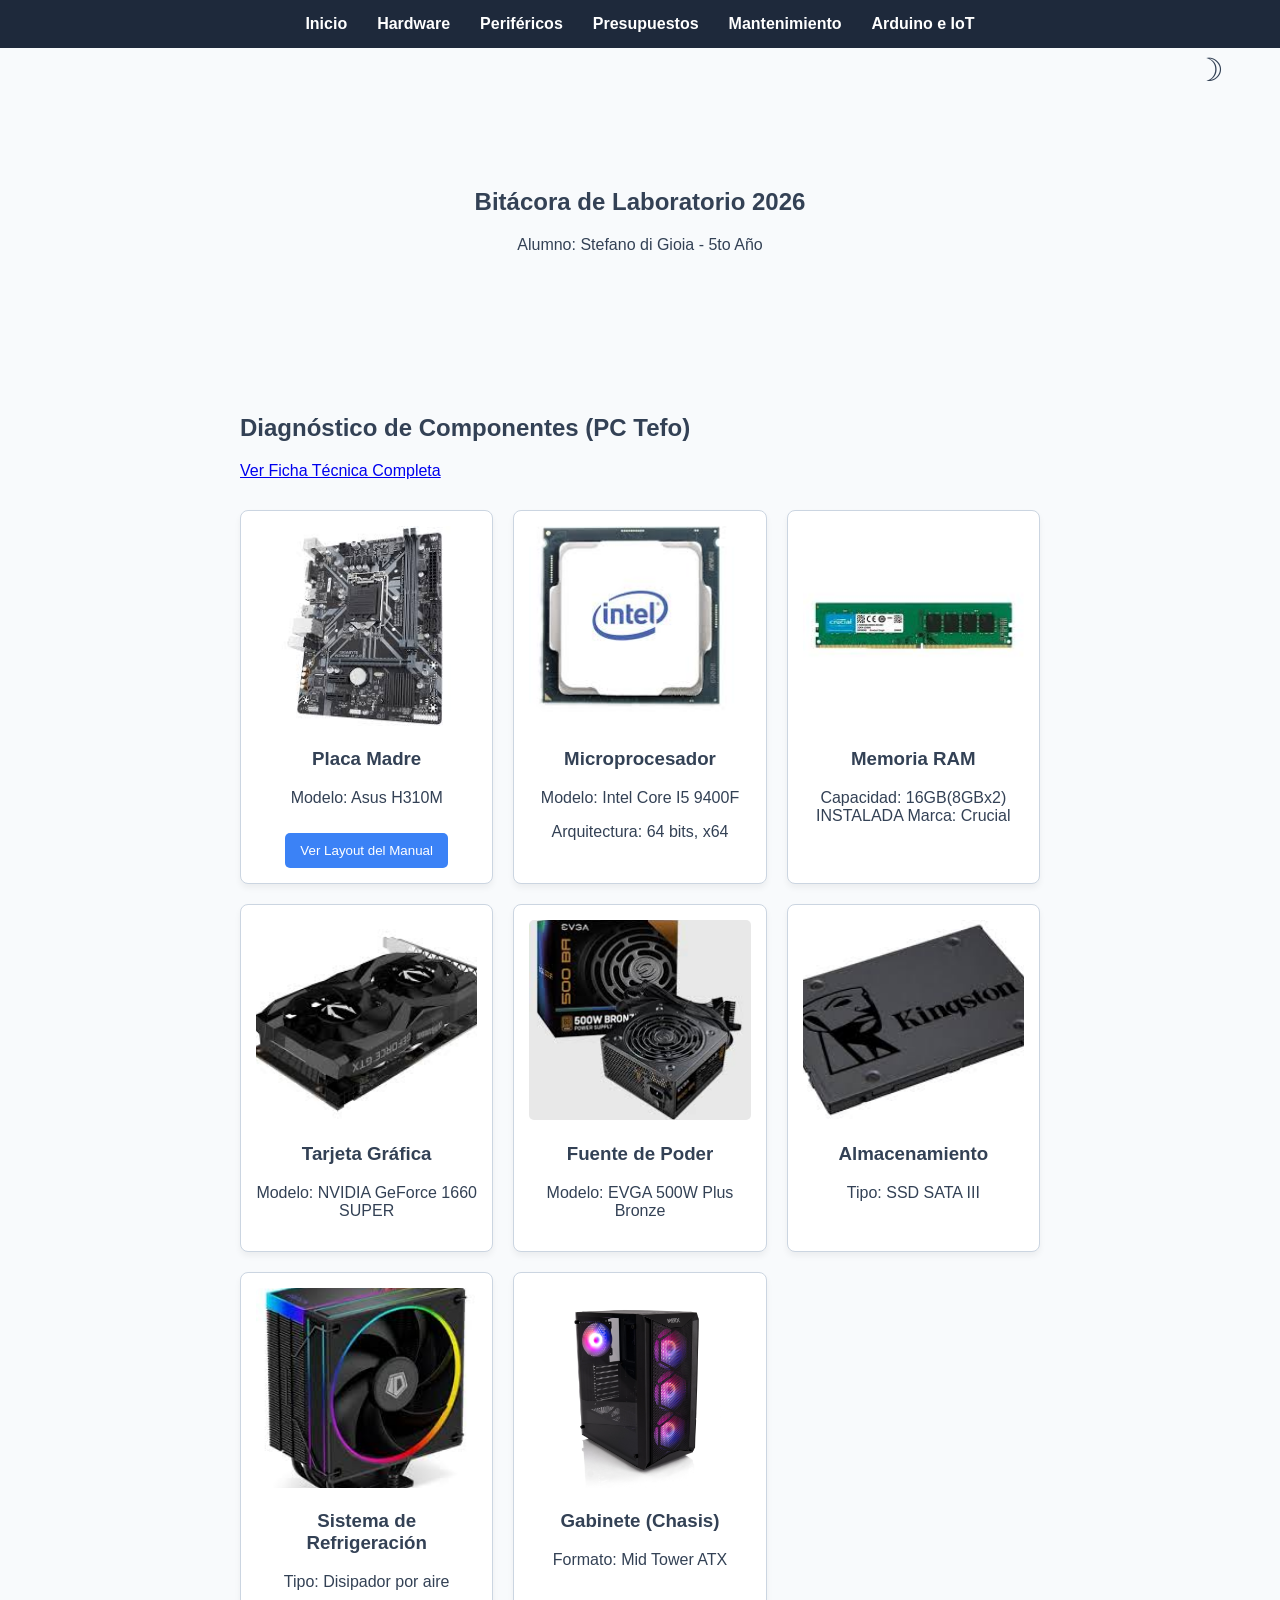
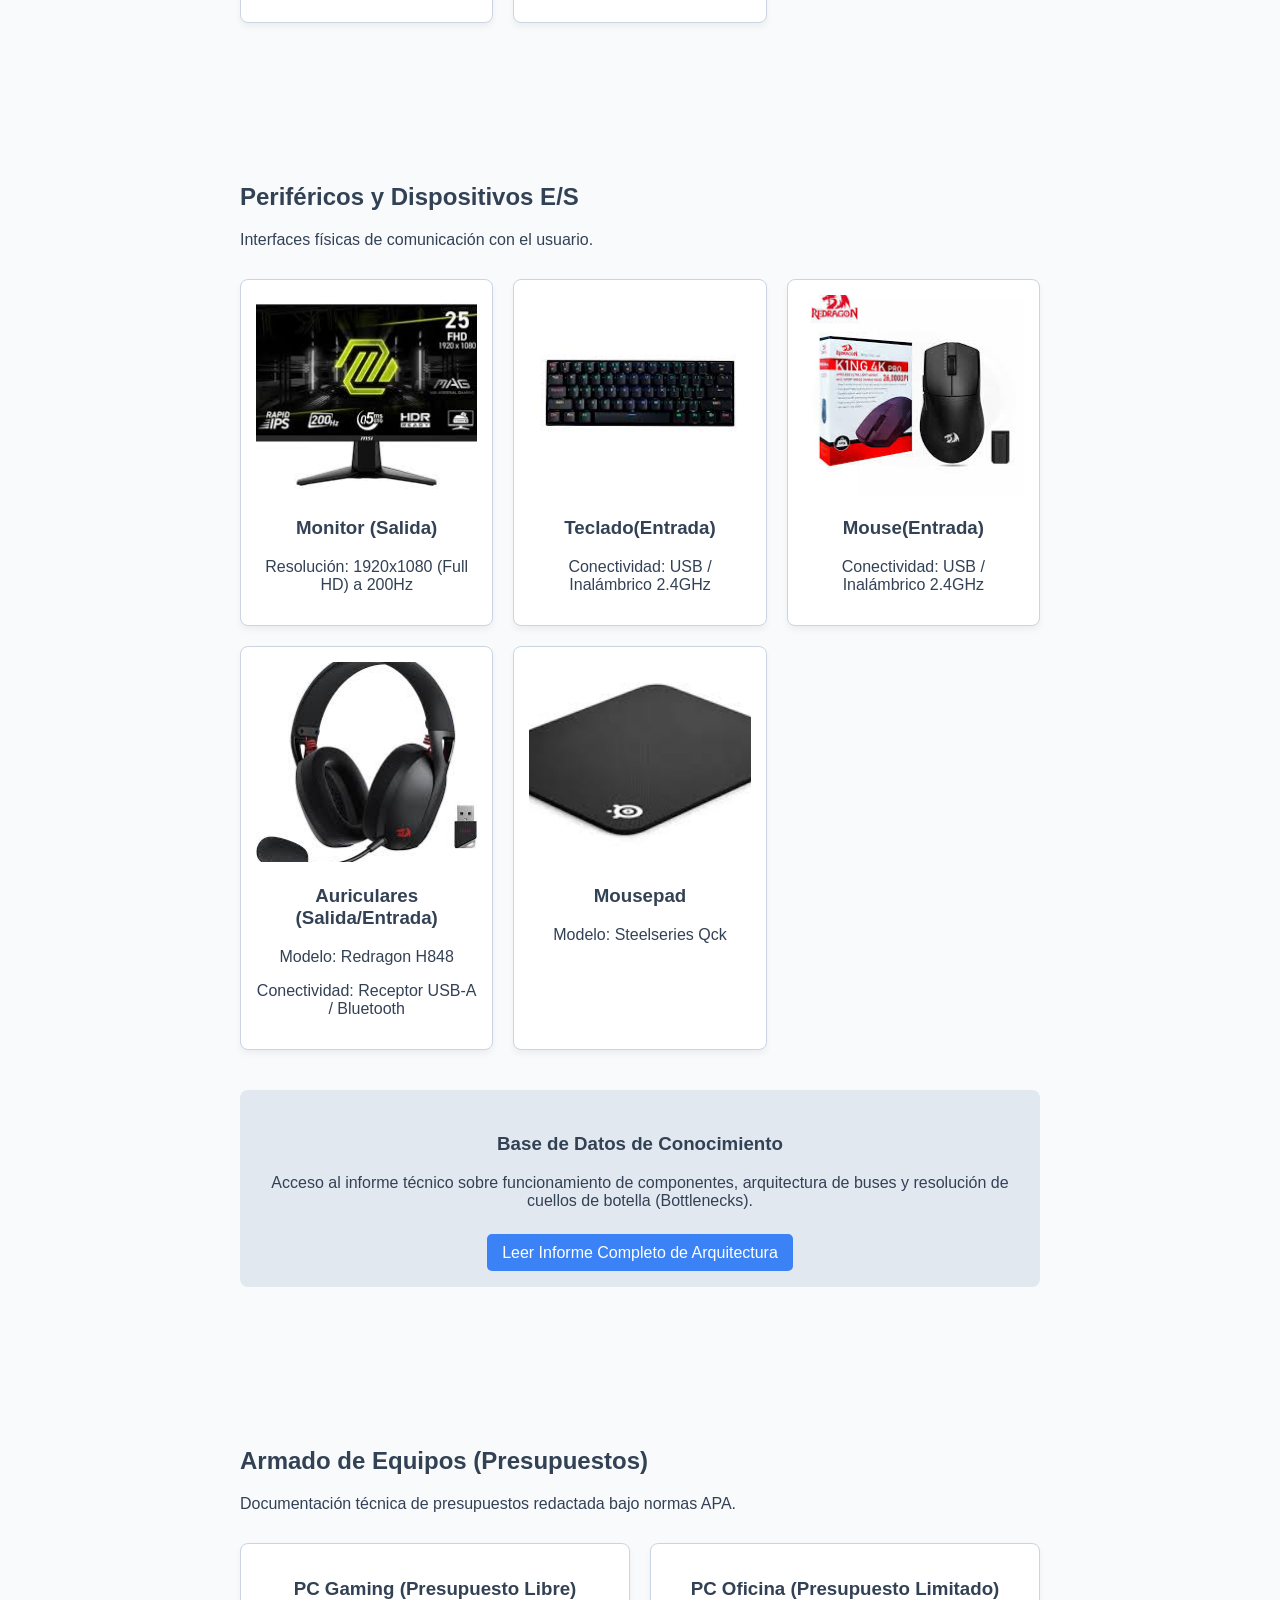
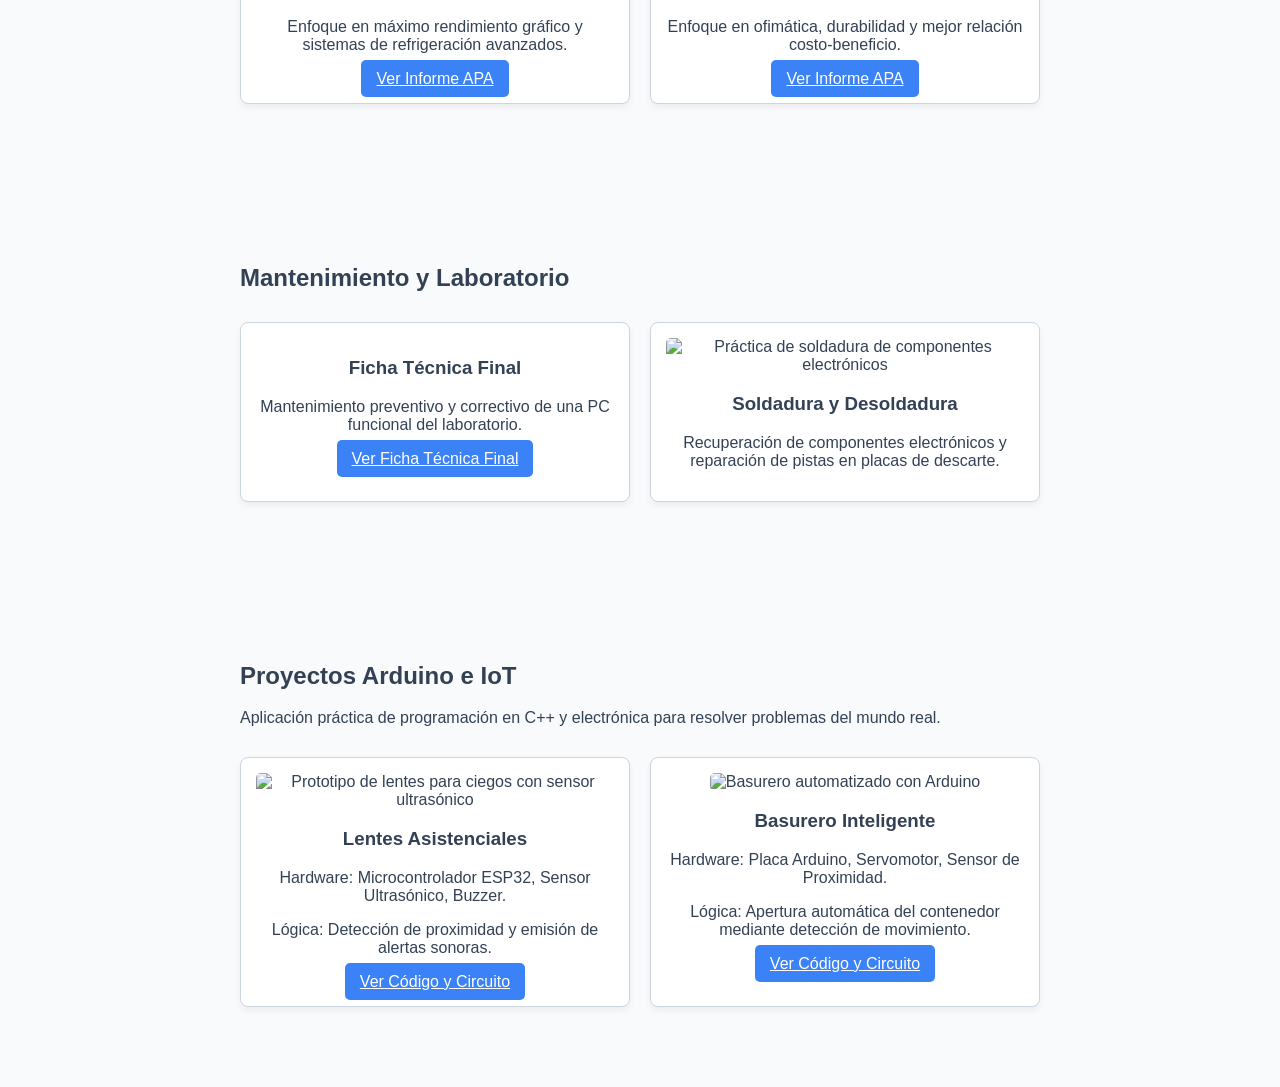
==== commit dd67b912: "asdasdasd" ====
--- a/Portafolio_diGioia/index.html
+++ b/Portafolio_diGioia/index.html
@@ -122,6 +122,11 @@
                 <p>Modelo: Redragon H848</p>
                 <p>Conectividad: Receptor USB-A / Bluetooth</p>
             </div>
+            <div class="tarjeta">
+                <img src="images/mousepad.jpg" alt="Mousepad">
+                <h3>Mousepad</h3>
+                <p>Modelo: Steelseries Qck</p>
+            </div>
         </div>
 
         <div style="text-align: center; margin-top: 40px; padding: 25px; background-color: #e2e8f0; border-radius: 8px;">
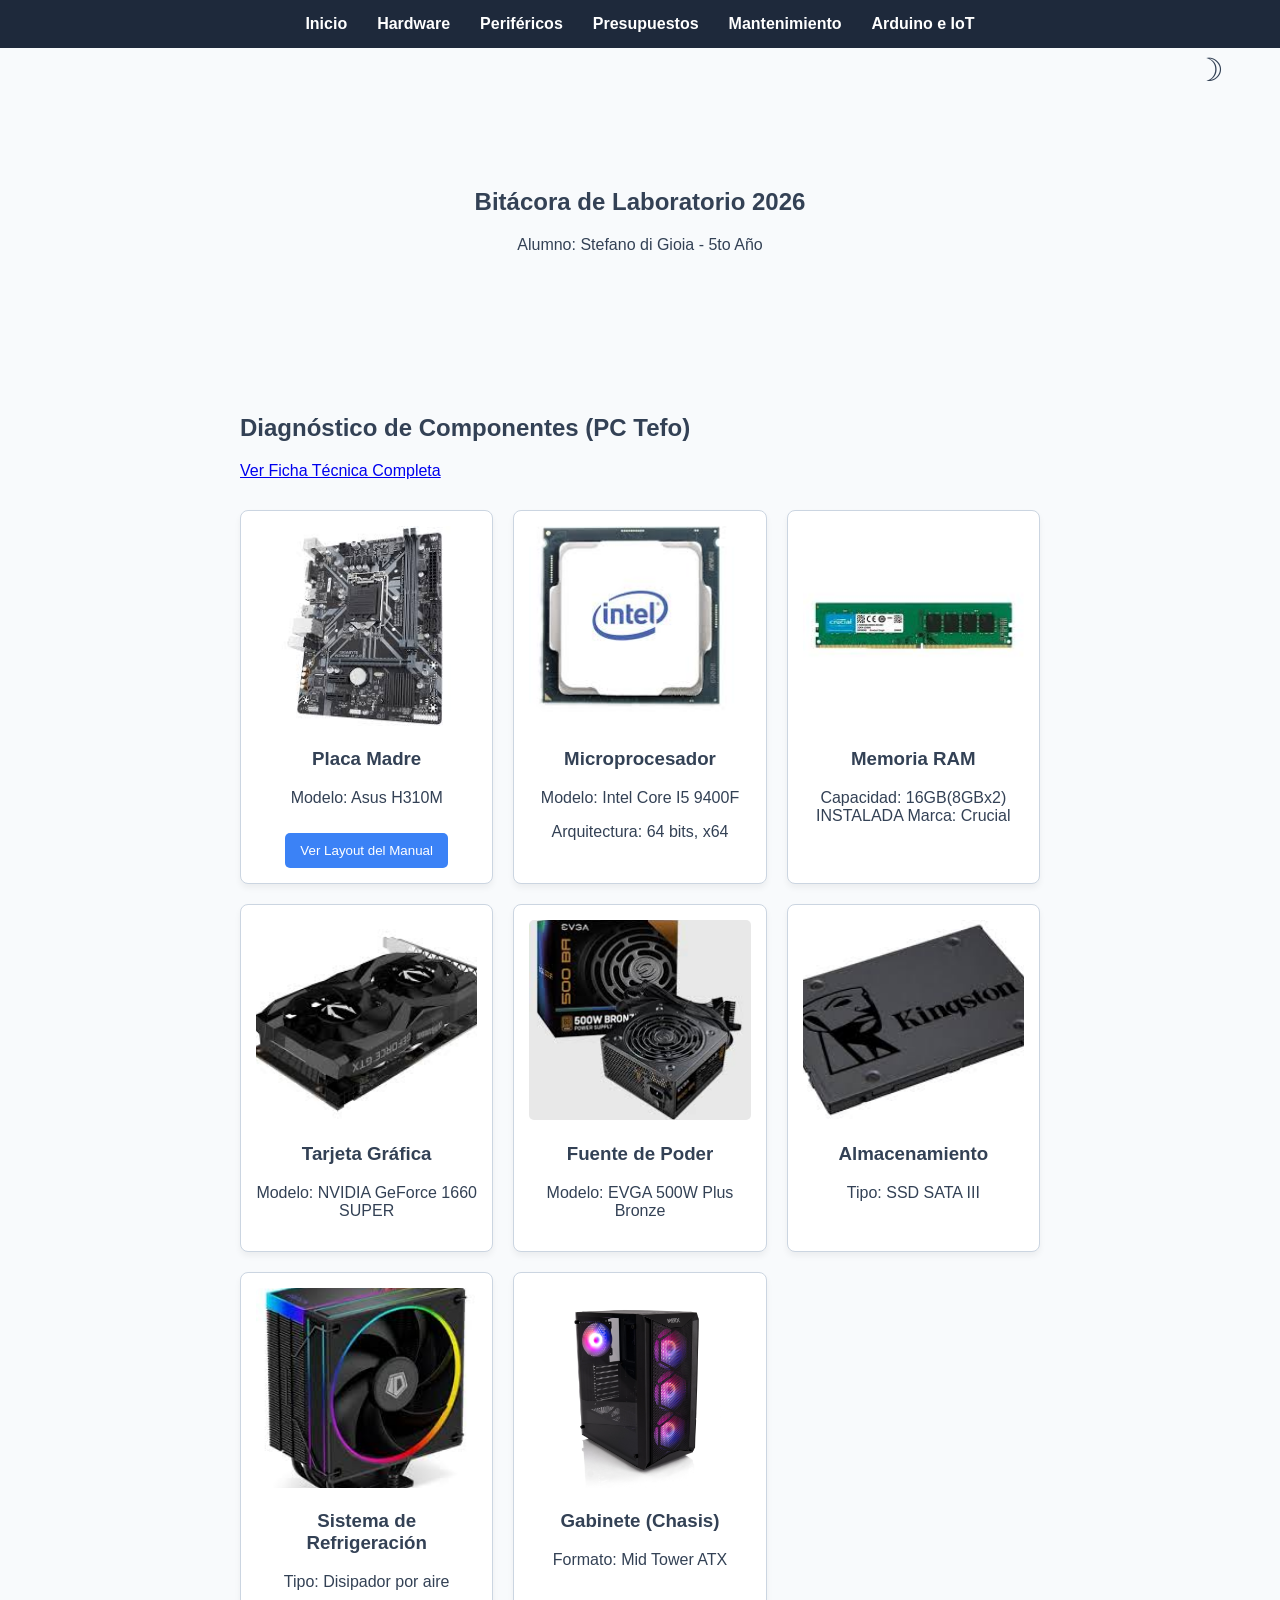
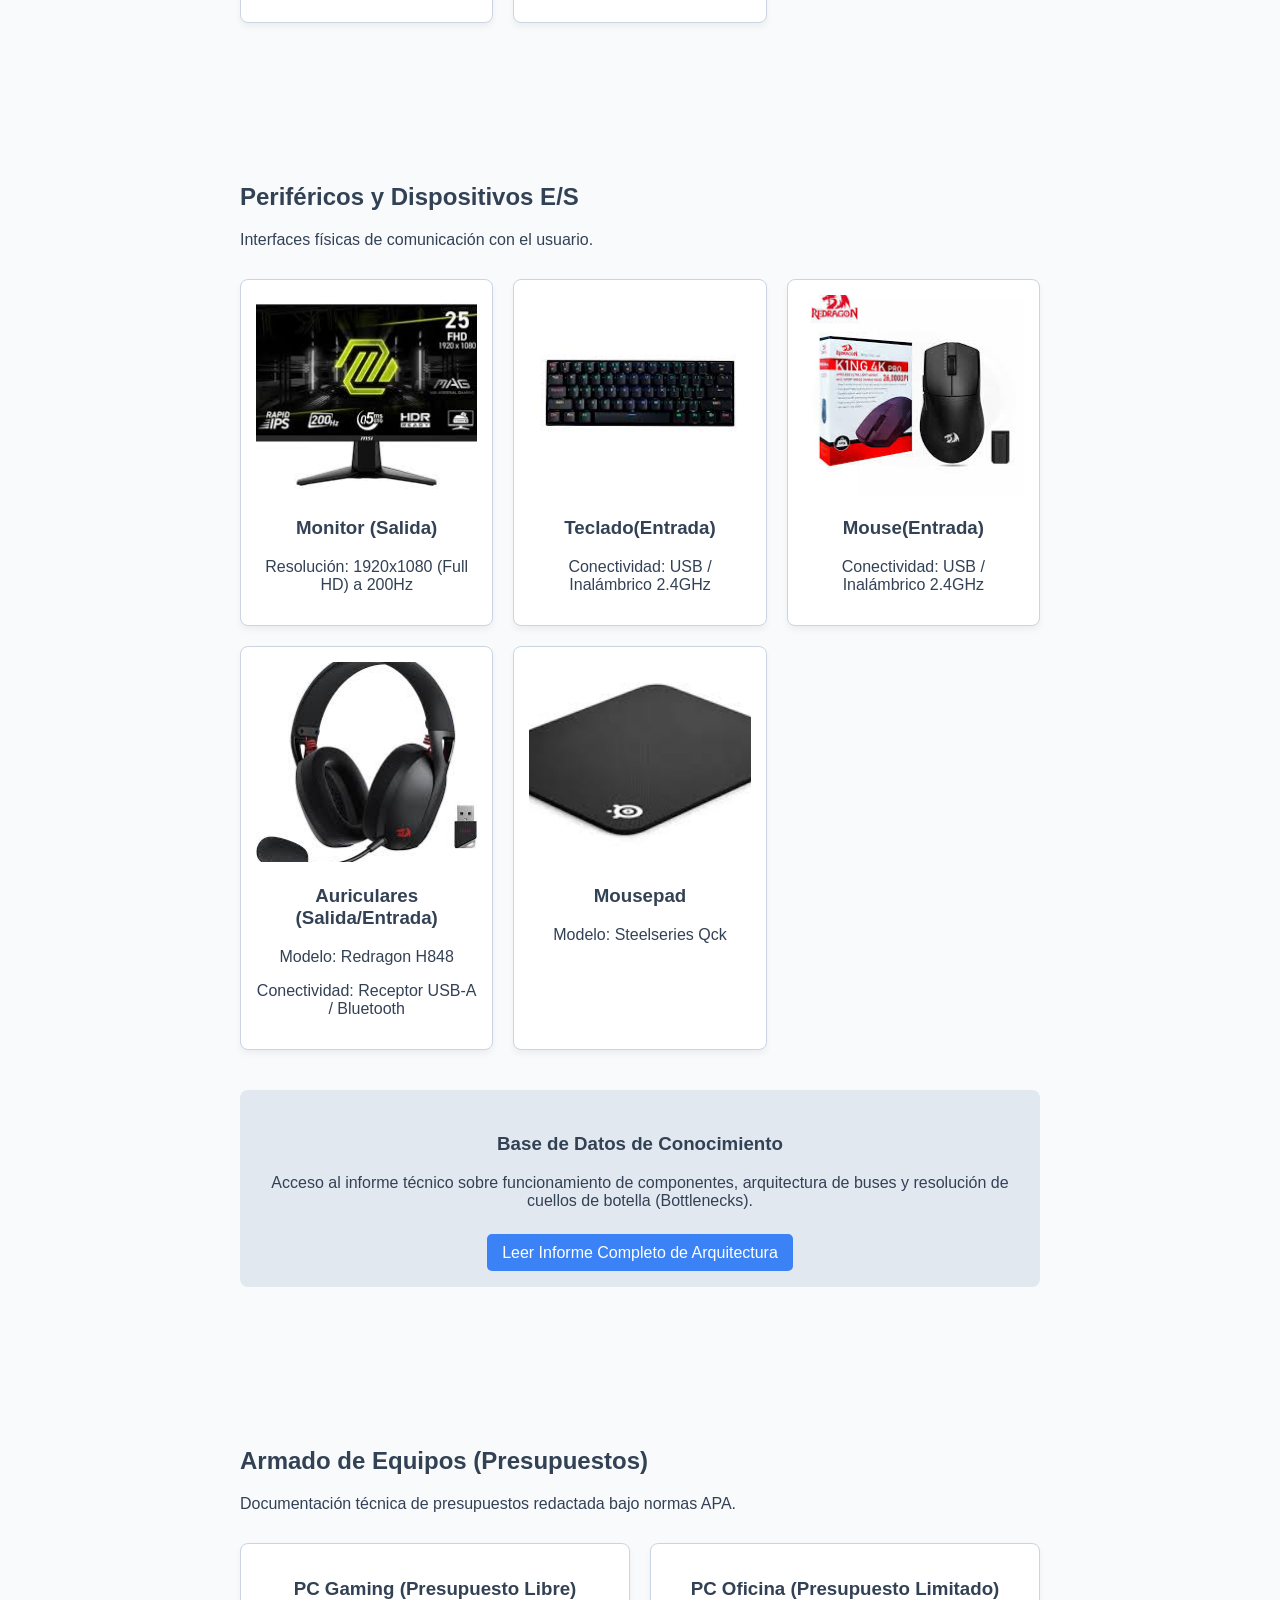
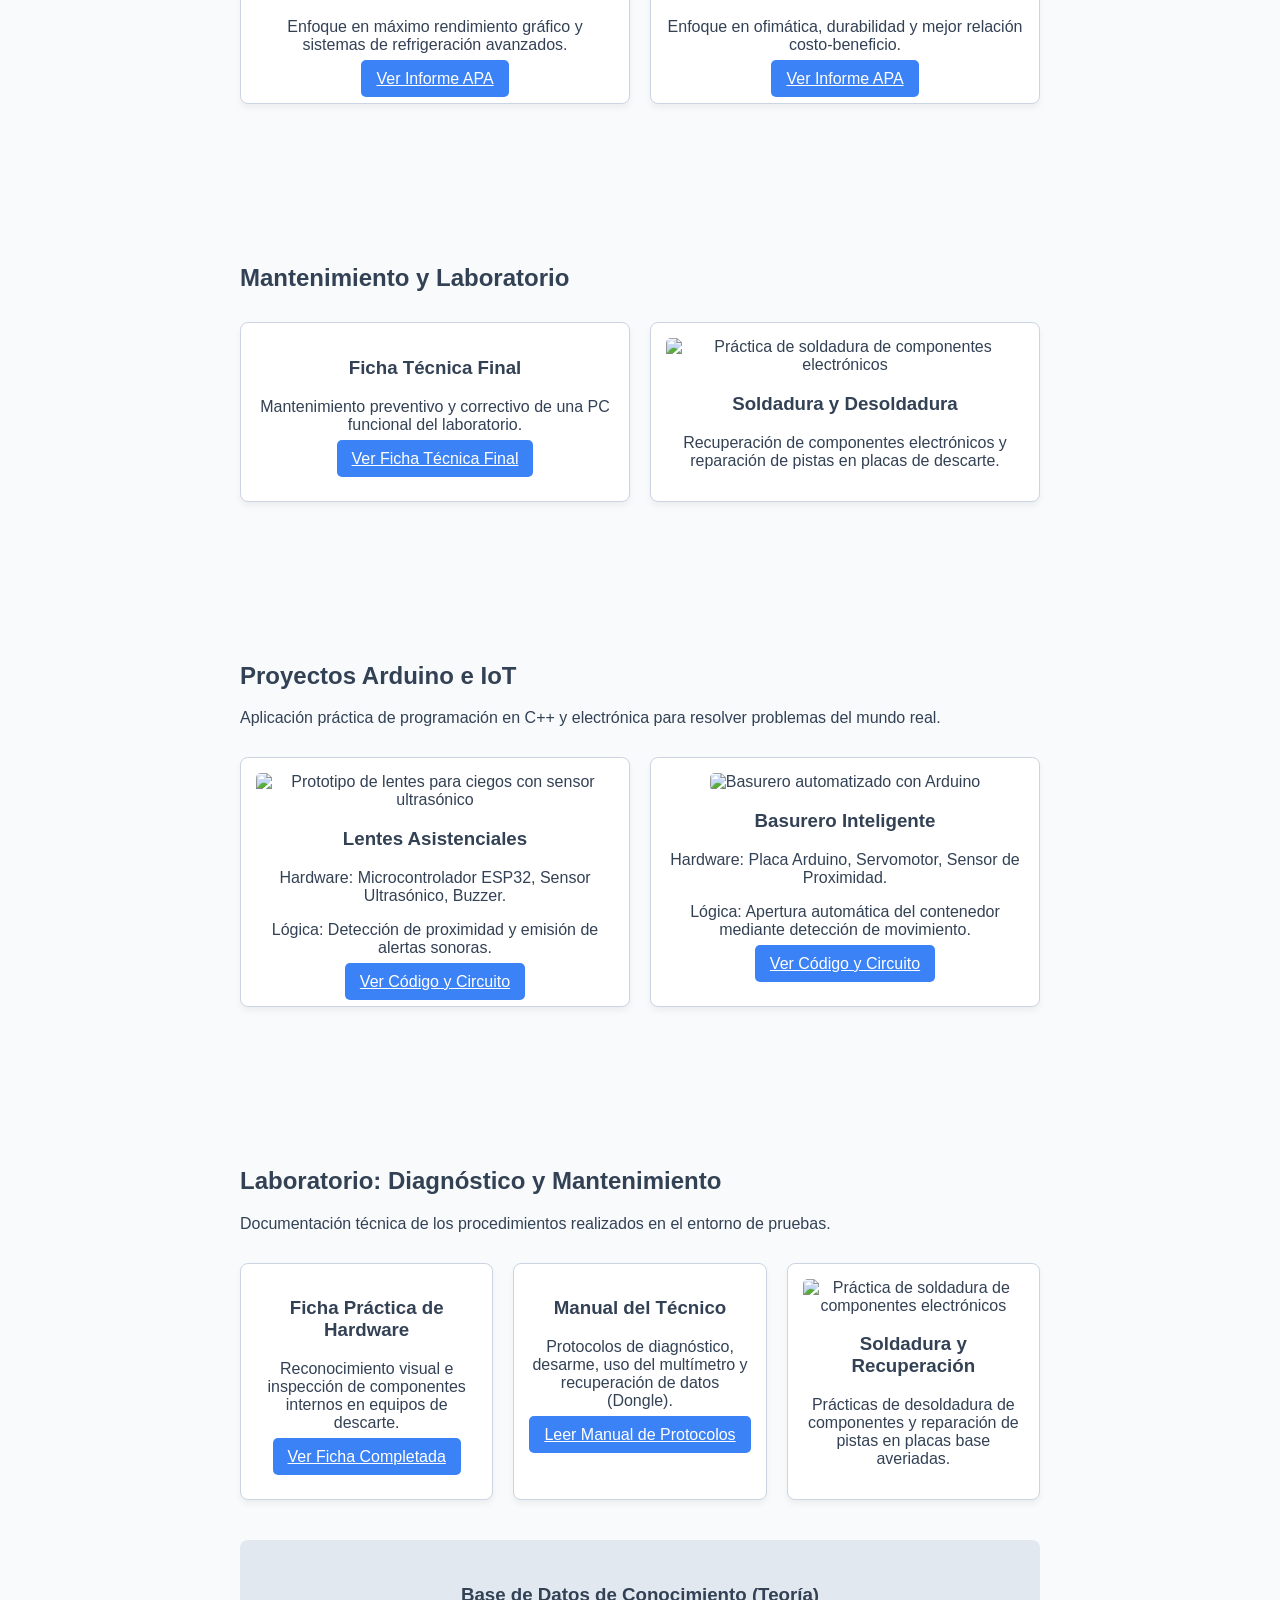
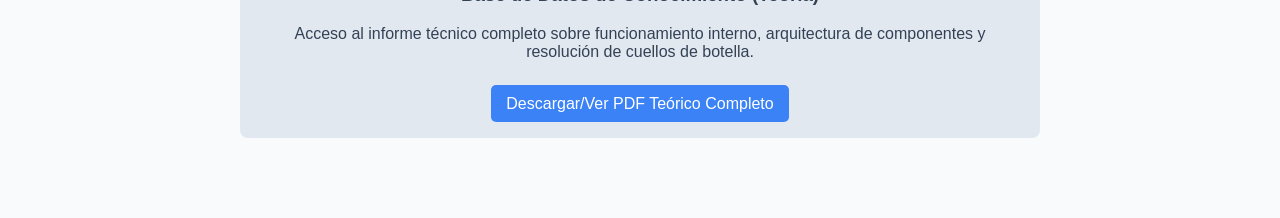
==== commit 22a680b6: "dasdadsasd" ====
--- a/Portafolio_diGioia/index.html
+++ b/Portafolio_diGioia/index.html
@@ -198,6 +198,39 @@
             </div>
         </div>
     </section>
+<section id="mantenimiento">
+        <h2>Laboratorio: Diagnóstico y Mantenimiento</h2>
+        <p>Documentación técnica de los procedimientos realizados en el entorno de pruebas.</p>
+        
+        <div class="galeria-grid">
+            <div class="tarjeta">
+                <h3>Ficha Práctica de Hardware</h3>
+                <p>Reconocimiento visual e inspección de componentes internos en equipos de descarte.</p>
+                <a href="LINK_A_LA_FICHA_PRACTICA" target="_blank" class="boton-accion">Ver Ficha Completada</a>
+            </div>
+
+            <div class="tarjeta">
+                <h3>Manual del Técnico</h3>
+                <p>Protocolos de diagnóstico, desarme, uso del multímetro y recuperación de datos (Dongle).</p>
+                <a href="LINK_AL_MANUAL_UNIFICADO" target="_blank" class="boton-accion">Leer Manual de Protocolos</a>
+            </div>
+
+            <div class="tarjeta">
+                <img src="images/soldadura.jpg" alt="Práctica de soldadura de componentes electrónicos">
+                <h3>Soldadura y Recuperación</h3>
+                <p>Prácticas de desoldadura de componentes y reparación de pistas en placas base averiadas.</p>
+            </div>
+        </div>
+
+        <div class="caja-destacada">
+            <h3>Base de Datos de Conocimiento (Teoría)</h3>
+            <p>Acceso al informe técnico completo sobre funcionamiento interno, arquitectura de componentes y resolución de cuellos de botella.</p>
+            <br>
+            <a href="LINK_AL_PDF_TEORICO" target="_blank" class="boton-accion" style="text-decoration: none;">
+                Descargar/Ver PDF Teórico Completo
+            </a>
+        </div>
+    </section>
 
 <dialog id="modal-info">
     <h3>Layout de Placa Madre ASUS</h3>
--- a/Portafolio_diGioia/styles/style.css
+++ b/Portafolio_diGioia/styles/style.css
@@ -226,4 +226,20 @@
 body.modo-oscuro a {
     color: #60a5fa;
 }
-
+/* --- ETAPA 9: ESTILOS DE LA CAJA DESTACADA (MANTENIMIENTO) --- */
+
+.caja-destacada {
+    text-align: center; 
+    margin-top: 40px; 
+    padding: 25px; 
+    background-color: #e2e8f0; /* Color gris clarito elegante para el modo día */
+    border-radius: 8px; /* Bordes redondeados acordes al resto del sitio */
+    transition: background-color 0.3s, color 0.3s; /* Transición suave para el cambio de tema */
+}
+
+/* Regla para que la caja se oscurezca cuando activamos el Modo Oscuro */
+body.modo-oscuro .caja-destacada {
+    background-color: #1e293b; /* Fondo azul noche profundo */
+    border: 1px solid #334155; /* Borde sutil para que no se pierda en el fondo oscuro */
+}
+
--- a/Portafolio_diGioia/styles/style.css
+++ b/Portafolio_diGioia/styles/style.css
@@ -226,4 +226,20 @@
 body.modo-oscuro a {
     color: #60a5fa;
 }
-
+/* --- ETAPA 9: ESTILOS DE LA CAJA DESTACADA (MANTENIMIENTO) --- */
+
+.caja-destacada {
+    text-align: center; 
+    margin-top: 40px; 
+    padding: 25px; 
+    background-color: #e2e8f0; /* Color gris clarito elegante para el modo día */
+    border-radius: 8px; /* Bordes redondeados acordes al resto del sitio */
+    transition: background-color 0.3s, color 0.3s; /* Transición suave para el cambio de tema */
+}
+
+/* Regla para que la caja se oscurezca cuando activamos el Modo Oscuro */
+body.modo-oscuro .caja-destacada {
+    background-color: #1e293b; /* Fondo azul noche profundo */
+    border: 1px solid #334155; /* Borde sutil para que no se pierda en el fondo oscuro */
+}
+
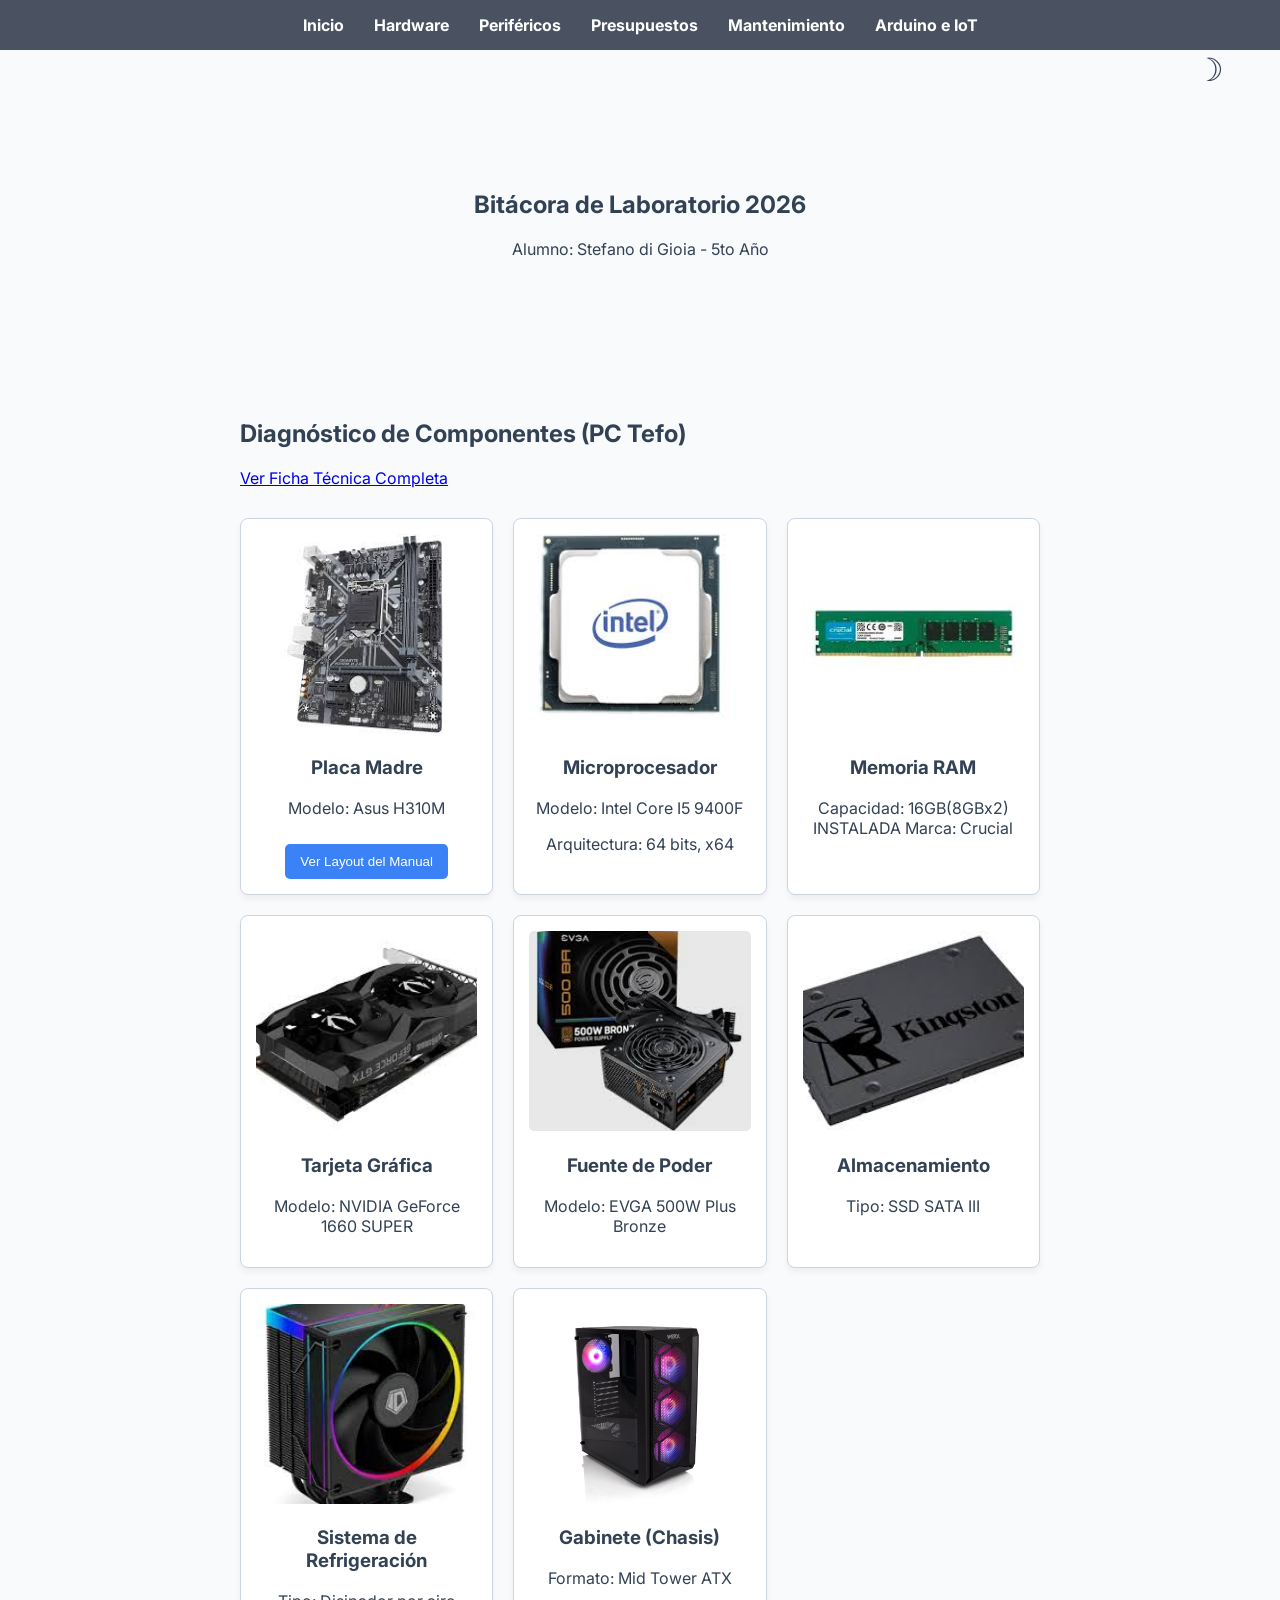
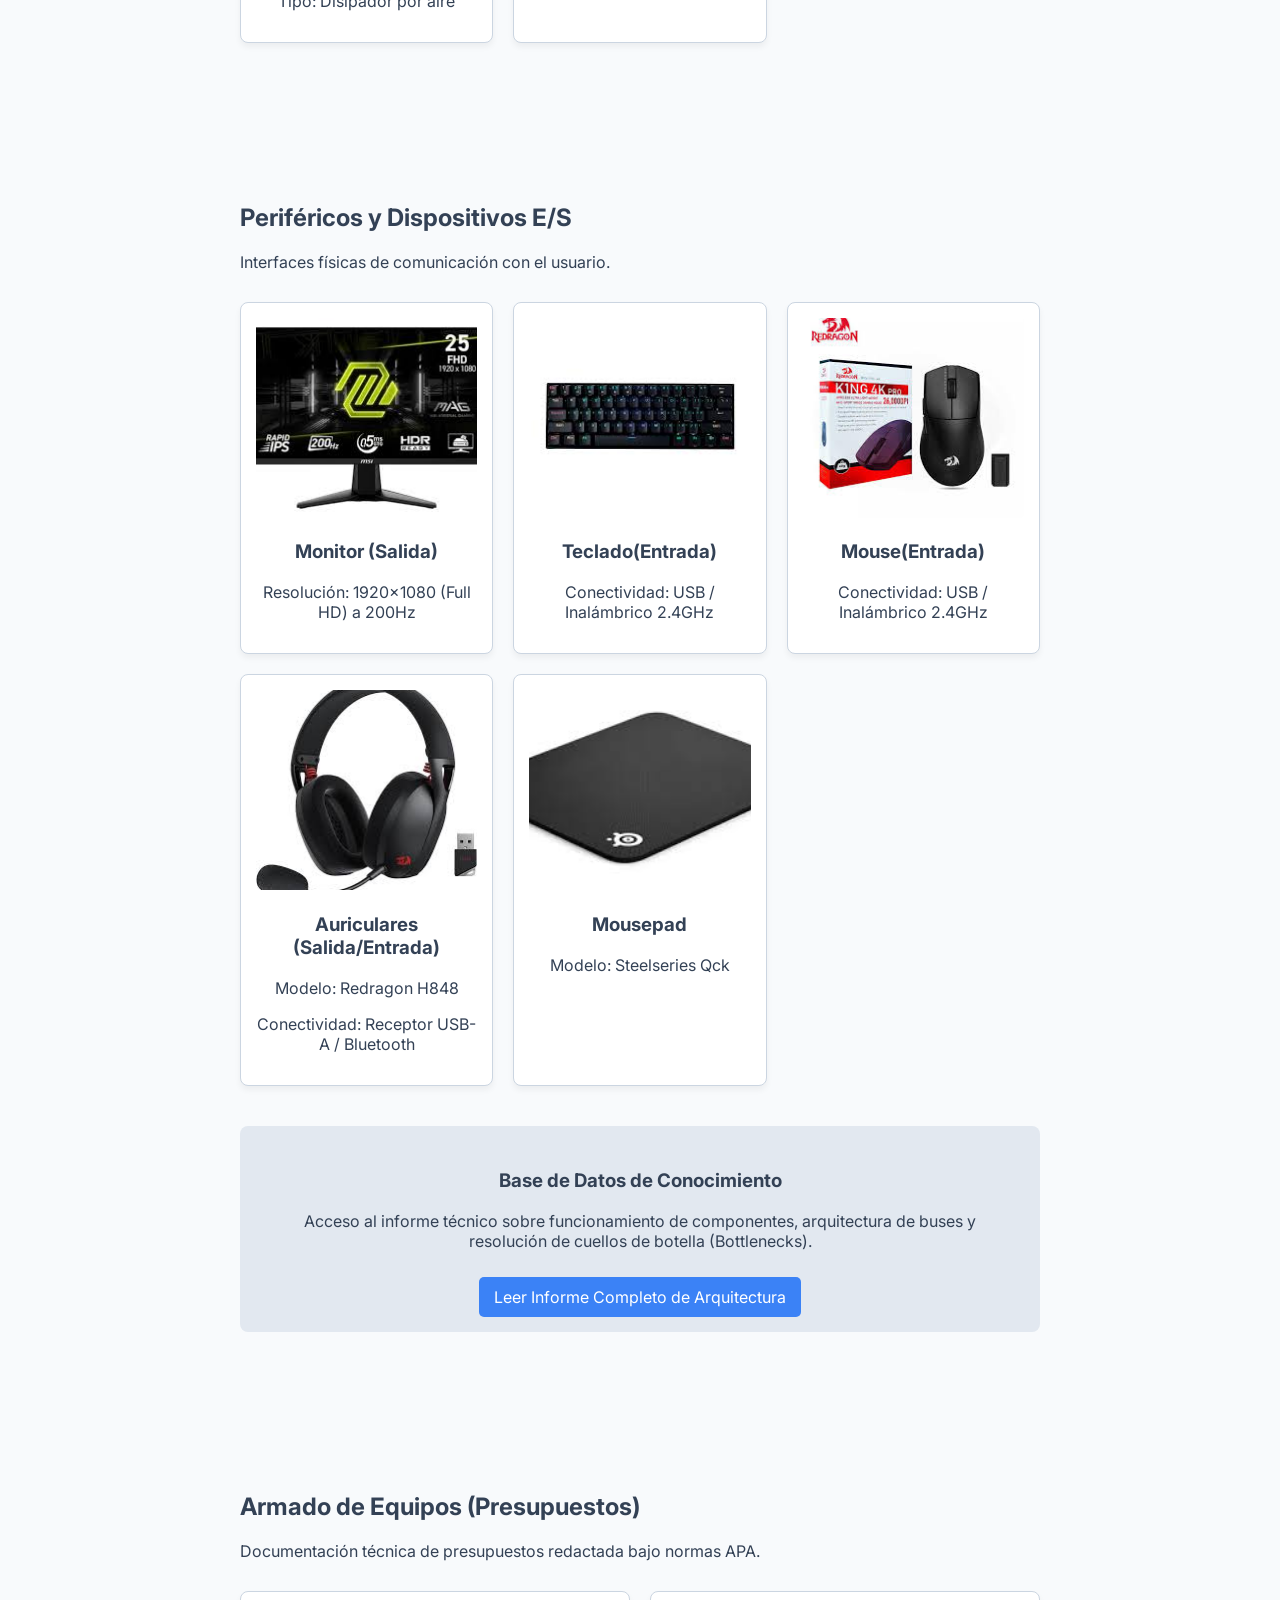
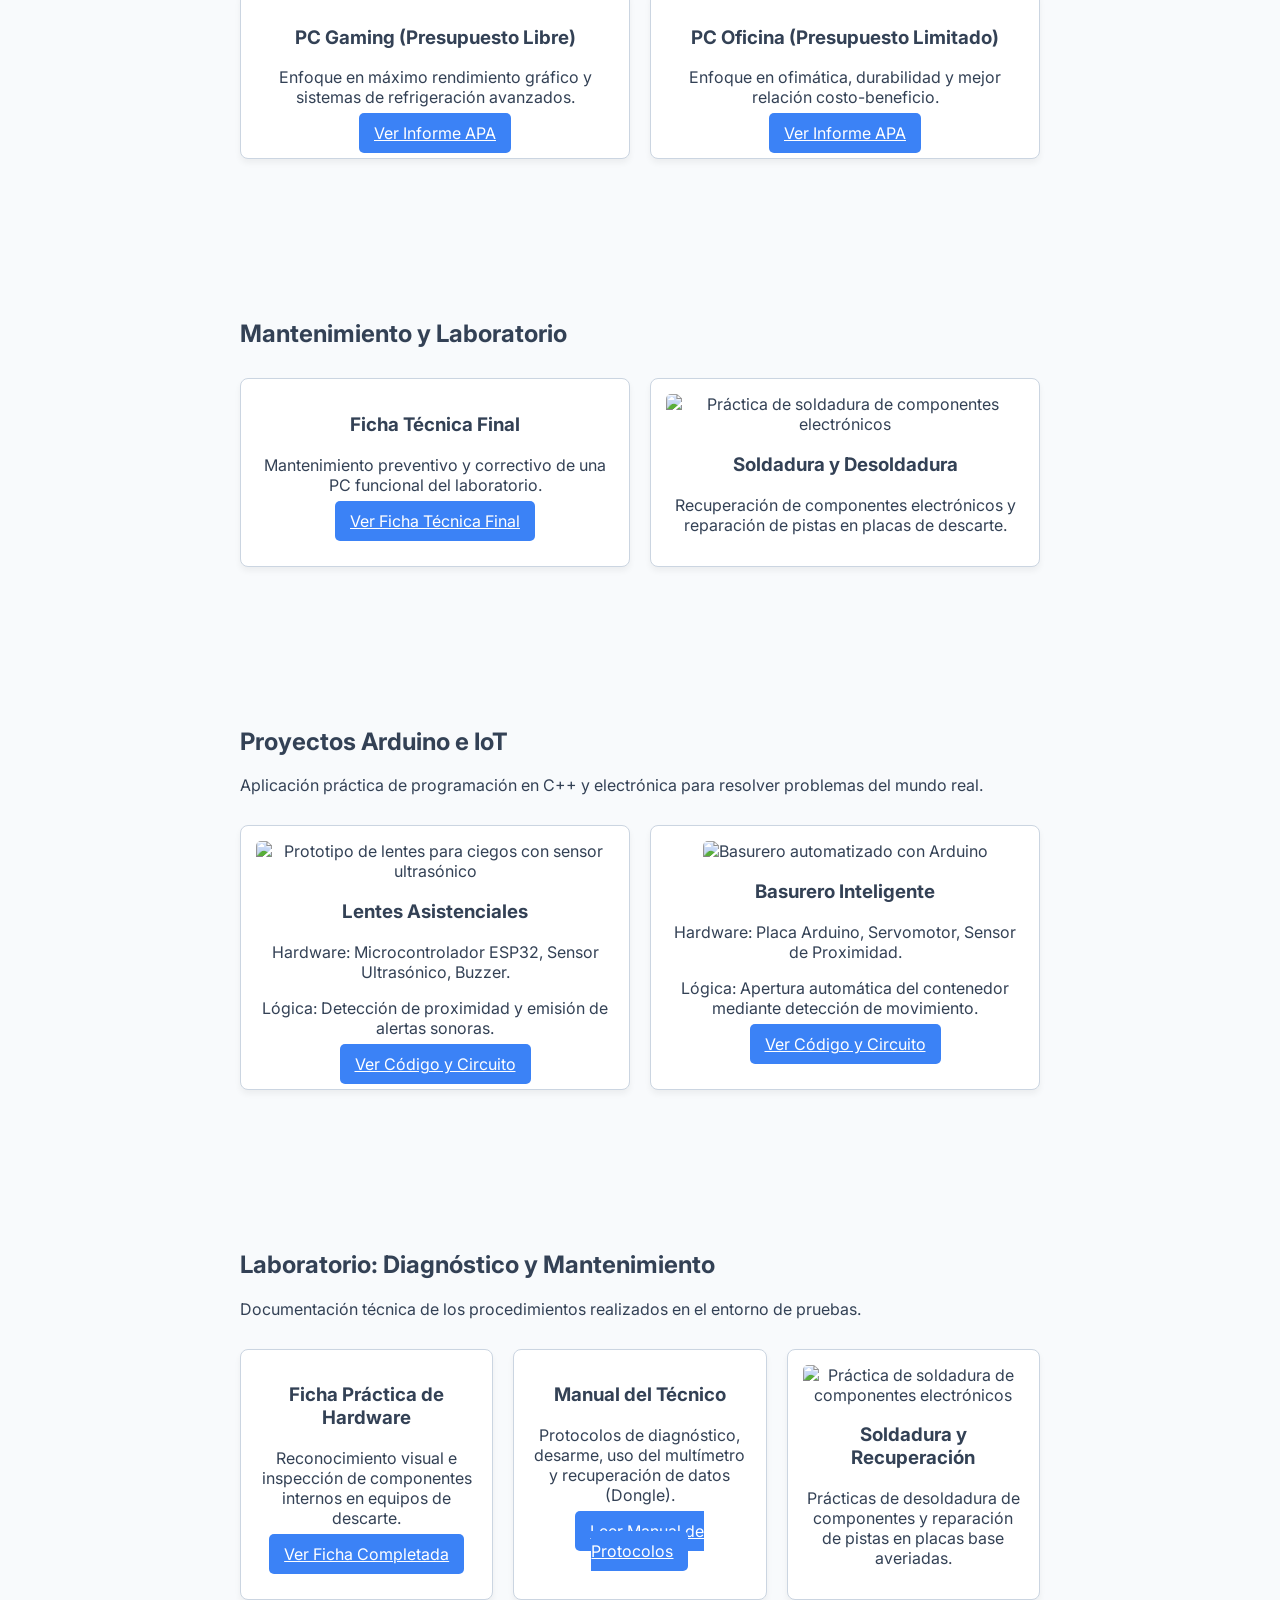
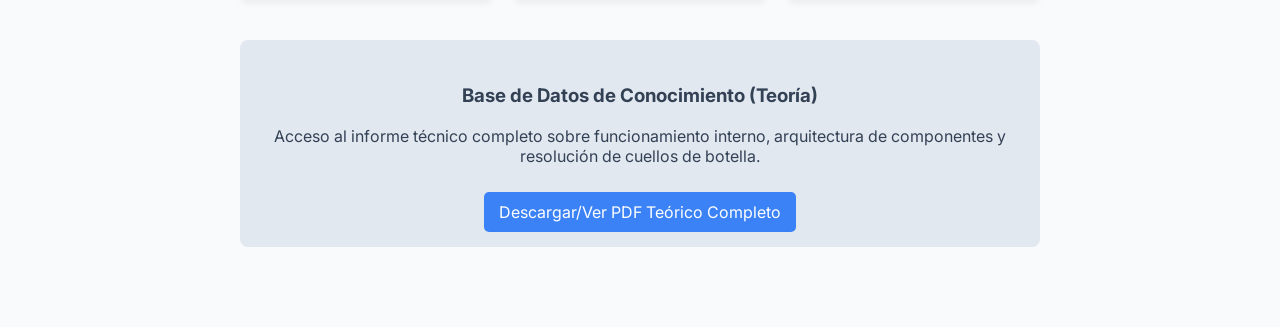
==== commit de1c1a4b: "pasos finales" ====
--- a/Portafolio_diGioia/index.html
+++ b/Portafolio_diGioia/index.html
@@ -1,6 +1,10 @@
 <!DOCTYPE html>
 <html lang="en">
 <head>
+    <link rel="preconnect" href="https://fonts.googleapis.com">
+    <link rel="preconnect" href="https://fonts.gstatic.com" crossorigin>
+    <link href="https://fonts.googleapis.com/css2?family=Inter:wght@300;400;700&display=swap" rel="stylesheet">
+
     <meta charset="UTF-8">
     <meta name="viewport" content="width=device-width, initial-scale=1.0">
     <title>Portafolio</title>
--- a/Portafolio_diGioia/styles/style.css
+++ b/Portafolio_diGioia/styles/style.css
@@ -1,8 +1,9 @@
 /* HOJA DE ESTILOS CSS (Cascading Style Sheets) */
 
 body {
-    font-family: Arial, sans-serif; /* Define la tipografía. Si no está Arial, usa otra sin adornos */
-    background-color: #f8fafc; /* Fondo claro elegante (gris muy suave, casi blanco) */
+    /* Cambiamos la fuente global a "Inter", la tipografía más usada en apps modernas */
+    font-family: 'Inter', sans-serif; 
+    background-color: #f8fafc;
     color: #334155; /* Color del texto (un gris muy oscuro para no cansar la vista) */
     margin: 0; /* Elimina el margen blanco que los navegadores ponen por defecto */
     transition: background-color 0.3s, color 0.3s; /* Prepara el terreno para un cambio de tema suave */
@@ -242,4 +243,44 @@
     background-color: #1e293b; /* Fondo azul noche profundo */
     border: 1px solid #334155; /* Borde sutil para que no se pierda en el fondo oscuro */
 }
-
+/* --- ETAPA 10: ESTÉTICA DEL SEGUIDOR DE CURSOR --- */
+#cursor-follower {
+    position: fixed; /* Lo saca del flujo normal para moverse libremente */
+    width: 20px;
+    height: 20px;
+    background-color: rgba(59, 130, 246, 0.4); /* Azul traslúcido */
+    border-radius: 50%; /* Lo convierte en un círculo perfecto */
+    
+    pointer-events: none; /* INVISIBLE PARA CLICS: Permite cliquear lo que hay debajo */
+    z-index: 9999; /* Lo coloca en la capa más alta (por encima de todo) */
+    
+    transition: transform 0.1s ease-out; /* Suaviza el movimiento */
+    transform: translate(-50%, -50%); /* Centra el círculo exactamente en la punta del cursor */
+}
+/* --- ETAPA 11: GLASSMORPHISM Y SCROLLBAR --- */
+
+/* Modificamos el menú para que parezca de cristal (tipo Windows 11 o macOS) */
+nav {
+    background-color: rgba(30, 41, 59, 0.8) !important; /* Azul oscuro con 80% de opacidad */
+    backdrop-filter: blur(10px); /* Pide a la tarjeta gráfica que desenfoque lo que pasa por detrás */
+    -webkit-backdrop-filter: blur(10px); /* Soporte para navegadores basados en Safari */
+}
+
+/* Personalización del Scrollbar (Barra de desplazamiento) */
+::-webkit-scrollbar {
+    width: 10px; /* Ancho de la barra */
+}
+
+::-webkit-scrollbar-track {
+    background: #f1f5f9; /* Color de la pista o "carril" */
+}
+
+::-webkit-scrollbar-thumb {
+    background: #3b82f6; /* Color azul moderno para la barrita móvil */
+    border-radius: 5px; /* Bordes redondeados */
+}
+
+::-webkit-scrollbar-thumb:hover {
+    background: #2563eb; /* Azul más oscuro al pasar el mouse */
+}
+
--- a/Portafolio_diGioia/styles/style.css
+++ b/Portafolio_diGioia/styles/style.css
@@ -1,8 +1,9 @@
 /* HOJA DE ESTILOS CSS (Cascading Style Sheets) */
 
 body {
-    font-family: Arial, sans-serif; /* Define la tipografía. Si no está Arial, usa otra sin adornos */
-    background-color: #f8fafc; /* Fondo claro elegante (gris muy suave, casi blanco) */
+    /* Cambiamos la fuente global a "Inter", la tipografía más usada en apps modernas */
+    font-family: 'Inter', sans-serif; 
+    background-color: #f8fafc;
     color: #334155; /* Color del texto (un gris muy oscuro para no cansar la vista) */
     margin: 0; /* Elimina el margen blanco que los navegadores ponen por defecto */
     transition: background-color 0.3s, color 0.3s; /* Prepara el terreno para un cambio de tema suave */
@@ -242,4 +243,44 @@
     background-color: #1e293b; /* Fondo azul noche profundo */
     border: 1px solid #334155; /* Borde sutil para que no se pierda en el fondo oscuro */
 }
-
+/* --- ETAPA 10: ESTÉTICA DEL SEGUIDOR DE CURSOR --- */
+#cursor-follower {
+    position: fixed; /* Lo saca del flujo normal para moverse libremente */
+    width: 20px;
+    height: 20px;
+    background-color: rgba(59, 130, 246, 0.4); /* Azul traslúcido */
+    border-radius: 50%; /* Lo convierte en un círculo perfecto */
+    
+    pointer-events: none; /* INVISIBLE PARA CLICS: Permite cliquear lo que hay debajo */
+    z-index: 9999; /* Lo coloca en la capa más alta (por encima de todo) */
+    
+    transition: transform 0.1s ease-out; /* Suaviza el movimiento */
+    transform: translate(-50%, -50%); /* Centra el círculo exactamente en la punta del cursor */
+}
+/* --- ETAPA 11: GLASSMORPHISM Y SCROLLBAR --- */
+
+/* Modificamos el menú para que parezca de cristal (tipo Windows 11 o macOS) */
+nav {
+    background-color: rgba(30, 41, 59, 0.8) !important; /* Azul oscuro con 80% de opacidad */
+    backdrop-filter: blur(10px); /* Pide a la tarjeta gráfica que desenfoque lo que pasa por detrás */
+    -webkit-backdrop-filter: blur(10px); /* Soporte para navegadores basados en Safari */
+}
+
+/* Personalización del Scrollbar (Barra de desplazamiento) */
+::-webkit-scrollbar {
+    width: 10px; /* Ancho de la barra */
+}
+
+::-webkit-scrollbar-track {
+    background: #f1f5f9; /* Color de la pista o "carril" */
+}
+
+::-webkit-scrollbar-thumb {
+    background: #3b82f6; /* Color azul moderno para la barrita móvil */
+    border-radius: 5px; /* Bordes redondeados */
+}
+
+::-webkit-scrollbar-thumb:hover {
+    background: #2563eb; /* Azul más oscuro al pasar el mouse */
+}
+
